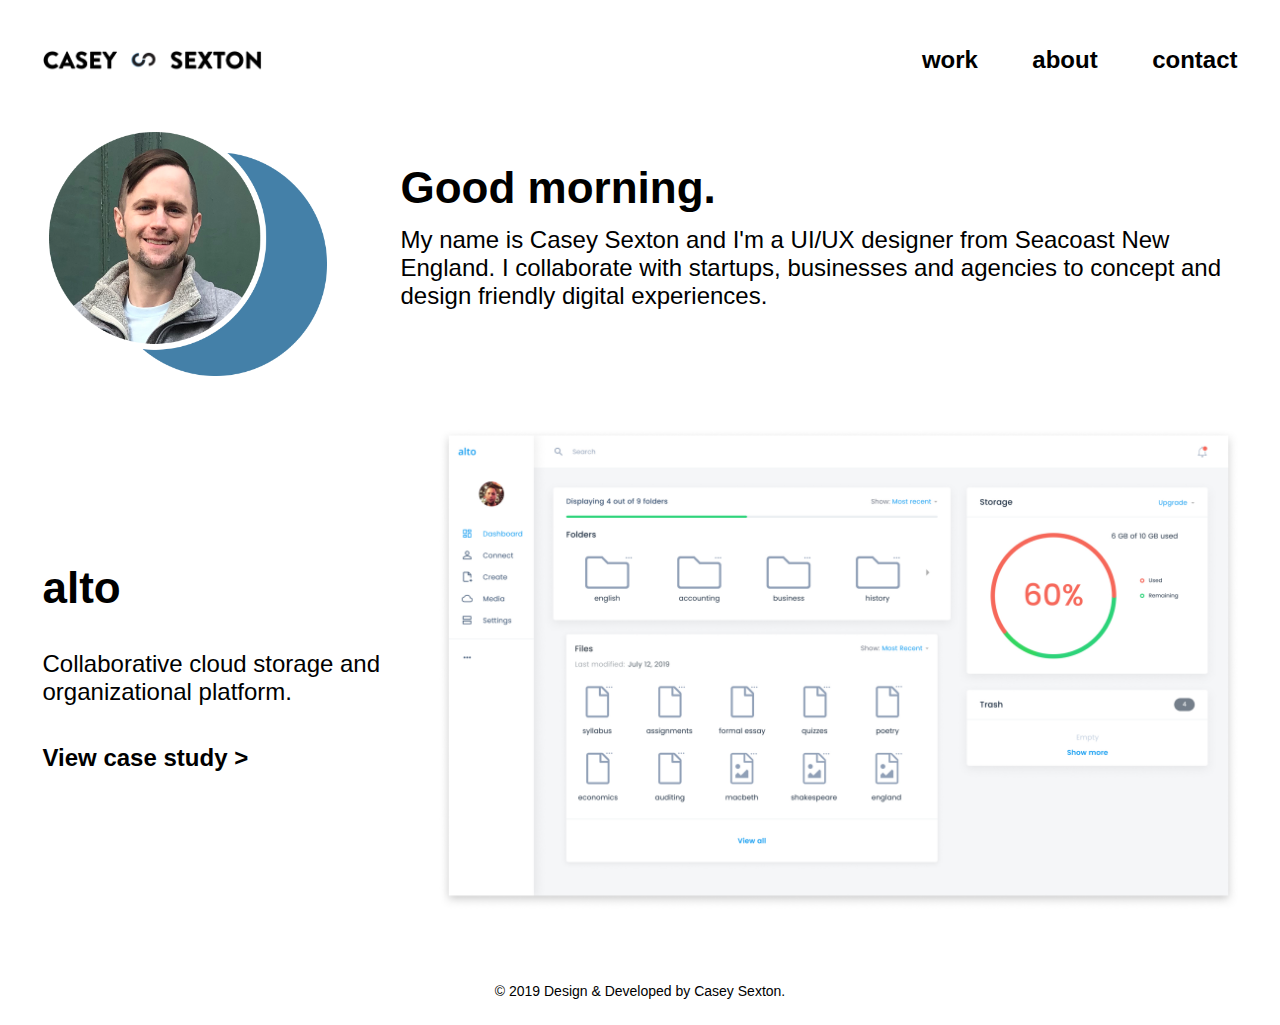
==== index.html @ f5e810d4 "responsive design 5" ====
<!DOCTYPE html>
<html lang="en-us">
<head>
  <!-- Global site tag (gtag.js) - Google Analytics -->
<script async src="https://www.googletagmanager.com/gtag/js?id=UA-154422797-1"></script>
<script>
  window.dataLayer = window.dataLayer || [];
  function gtag(){dataLayer.push(arguments);}
  gtag('js', new Date());

  gtag('config', 'UA-154422797-1');
</script>

 <meta http-equiv="X-UA-Compatible" content="IE=Edge">
 <meta name="viewport" content="width=device-width, initial-scale=1">
 <meta charset="UTF-8">
 <meta name="referer" content="origin">
 <title>CASEY SEXTON</title>

 <!-- CSS -->
 <link rel="stylesheet" href="css/simplemenu.css">
 <link rel="stylesheet" href="css/reset.css">
 <link rel="stylesheet" href="css/style.css">
</head>

<body>
 <header class="header-background">
   <div class="wrapper">
       <nav class="fourteen-column">
       	 <div class="responsive-menu">
         	<div class="mobilenav topnav">
                <li><a href="project.html" class="underline">work</a></li>
             	<li><a href="about.html" class="underline">about</a></li>
             	<li><a href="contact.html" class="underline">contact</a></li>
            </div>
         	<a href="javascript:void(0)" class="icon">
                <div class="hamburger">
                    <div class="menui top-menu"></div>
                    <div class="menui mid-menu"></div>
                    <div class="menui bottom-menu"></div>
                </div>
            </a>
         </div>
         <div class="left">
           <a href="index.html" class="logo-CS"><img src="images/logo-CS.png" alt="logo"></a>
         </div>
         <div class="right">
           <ul>
             <li><a href="project.html" class="underline">work</a></li>
             <li><a href="about.html" class="underline">about</a></li>
             <li><a href="contact.html" class="underline">contact</a></li>
           </ul>
         </div>
         <div class="clear"></div>
       </nav>
   </div>
 </header>

<div class="wrapper">
<div class="landing">
<!---  <div class="landingWrapper"> --->
    <div class="landingL">
      <img src="images/casey.png" alt="Casey Sexton pic">
    </div>
    <div class="landingR">
      <h1 class="no-hover" id="greet">Welcome</h1><br>
        <phero>My name is Casey Sexton and I'm a UI/UX designer from Seacoast New England. I collaborate with startups, businesses and agencies to concept and design friendly digital experiences.</phero>
    </div>
<!---  </div> --->
</div>
           <div class="work">
             <div class="worklayout">
          		<h1>alto</h1>
          		<pland>Collaborative cloud storage and organizational platform.</pland>
          <a href="project.html" class="underline">View case study ></a>
        	</div>
            <div class="work-right">
          <a href="project.html"><img src="images/alto-hero.png" alt="project image"></a>
          </div>
        </div>
</div>
        <footer>
        	<div class="wrapper">
            	<p>© 2019 Design & Developed by Casey Sexton.</p>
            </div>
        </footer>
        <script>
        function changeText(){

               var greetID = document.getElementById('greet');
               var hour = new Date().getHours();

               if (hour == 12) {
                 greetID.innerHTML = 'Good afternoon.';
               }
               else if (hour > 12 && hour < 16){
                 greetID.innerHTML = 'Good afternoon.';
               }
               else if (hour == 16){
                 greetID.innerHTML = 'Good afternoon.';
               }
               else if (hour > 16){
                 greetID.innerHTML = 'Good evening.';
               }
               else {
                 greetID.innerHTML = 'Good morning.';
               }
             };

             window.onload = function() {
               changeText();
             }

</script>
<script src="js/jquery.min.js"> </script>

<script src="js/simplemenu.js"> </script>
</body>
</html>
---- css/simplemenu.css ----
* {
  -webkit-tap-highlight-color: rgba(0,0,0,0);
  -webkit-tap-highlight-color: transparent; /* For some Androids */
}

.top-animate {
  background: #fff !important;
  top: 13px !important;
  -webkit-transform: rotate(45deg);
  /* Chrome, Safari, Opera */
  transform: rotate(45deg);
}

.mid-animate { opacity: 0; }

.bottom-animate {
  background: #fff !important;
  top: 13px !important;
  -webkit-transform: rotate(-225deg);
  /* Chrome, Safari, Opera */
  transform: rotate(-225deg);
}

.top-menu {
  top: 5px;
  width: 25px;
  height: 2px;
  border-radius: 10px;
  background-color: #F9A530;
}

.mid-menu {
  top: 13px;
  width: 25px;
  height: 2px;
  border-radius: 10px;
  background-color: #F9A530;
}

.bottom-menu {
  top: 21px;
  width: 25px;
  height: 2px;
  border-radius: 10px;
  background-color: #F9A530;
}

.menui {
  background: #000;
  transition: 0.6s ease;
  transition-timing-function: cubic-bezier(.75, 0, .29, 1.01);
  margin-top: 10px;
  position: absolute;
}

.icon {
  z-index: 999;
  position: absolute;
  /*    background: rgba(0, 0, 0, 0.21);*/
  display: block;
  padding: 9px;
  height: 32px;
  width: 32px;
  margin: 0px;
  top:13px;
  left: 0;
}

.mobilenav {
  /*    top: 47px !important;*/
  font-family: inherit;
  top: 0;
  left: 0;
  z-index: 999;
  display: none;
  position: fixed;
  width: 100%;
  height: 100%;
  background: #040404;
  opacity: 0.9;
}

.mobilenav li {
  list-style-type: none;
  text-align: center;
  padding:15px 10px;
}

.mobilenav li a {
  font-size: 150%;
  color: #fff;
  text-decoration: none;
  font-weight: 300;
  width: 100%;
}

.mobilenav li:first-child { margin-top: 60px; }
---- css/style.css ----
/*RESPONSIVE FONT SIZING*/
/*html {
	font-size: 1.25vw;
	}*/

/*RESPONSIVE IMAGES*/
*, *:after, *:before { -webkit-box-sizing: border-box; -moz-box-sizing: border-box; box-sizing: border-box;}
*{ outline:none;}
.wrapper{max-width:1215px;margin:0px auto;padding:0 10px;}
.clear{clear:both;}
img {
	max-width: 100%;
	height: auto;
}

a {
	font-size: 1.5rem;
  font-weight: 800;
}

/*ABOUT*/
.aboutRow  p {
	margin: 0em 0;
	display: inline-block;
	font-size: 1.5rem;
	line-height: 28px;
	font-weight: normal;
}

.aboutR {
  margin-top: 0px;
}

.aboutR p {
	padding-bottom: 20px;
}

.aboutWrapper {
  display: flex;
  justify-content: space-between;
}

.about {
  position: relative;
}

.aboutL {
	float: left;
}

.aboutL img {
  max-width 600px;
	max-height: 1075px;
	padding-right: 80px;
}

.case-ulist-style li {
line-height: 28px;
font-weight: 300;
}

.work a {
	color: #000000;
	font-weight: 700;
	text-decoration: none;
}

.worklayout {
	float: left;
	text-align: left;
}

.case-ulist-style {
	font-size: 1.5rem;
	line-height: 28px;
	font-weight: normal;
	list-style-type: circle;
}

.rightwork {
	float: right;
	padding-left: 50px;
	padding-right: 4%;
	display: inline-block;
	width: 45%;
}


#content {
	width: 100%;
}

.imgleft {
	float: left;
}

.imgemail {
	max-width: 250px;
	max-height: 250px;
}

/*-----CONTACT FORM-----*/
.contactainer {
	max-width: 700px;
	position:relative;
	float: right;
	margin-bottom: 2em;
}

#contact input, #contact textarea, #contact button[type="submit"]
{ font:400 18px/30px 'Roboto', sans-serif; }


#contact {
	background:#FFFFFF;
}

#contact h3 {
	color: #215D85;
	display: block;
  font-family: 'Raleway', sans-serif;
	font-size: 1.95em;
	font-size: 30px;
	font-weight: 700;
	padding-bottom: 15px;
}

#contact h4 {
	margin:5px 0 15px;
	display:block;
	font-size:16px;
}

fieldset {
/*border: medium none !important;*/
	margin: 0 0 20px;
/*min-width: 100%;
	padding: 0;
	width: 100%; */
}

#contact input, #contact textarea {
	width: 70%;
	border:1px solid #CCC;
	background:#FFF;
	margin:0 0 0px;padding: 0 10px;
/*padding:10px; */
}

#contact input[type="text"]:hover, #contact input[type="email"]:hover, #contact input[type="tel"]:hover, #contact input[type="url"]:hover, #contact textarea:hover {
	-webkit-transition:border-color 0.3s ease-in-out;
	-moz-transition:border-color 0.3s ease-in-out;
	transition:border-color 0.3s ease-in-out;
	border:1px solid #AAA;
}

#contact textarea {
	height:100px;
	max-width:100%;
  resize:none;
}

#contact button[type="submit"] {
	cursor:pointer;
	width:31%;
	border:none;
	background:#215D85;
	color:#FFF;
	margin:0 20% 5px;
	padding:10px;
	font-size:18px;
	font-weight: normal;float:left;
}

#contact button[type="submit"]:hover {
	background:#4480A8;
	-webkit-transition:background 0.3s ease-in-out;
	-moz-transition:background 0.3s ease-in-out;
	transition:background-color 0.3s ease-in-out;
}

#contact button[type="submit"]:active { box-shadow:inset 0 1px 3px rgba(0, 0, 0, 0.5); }

#contact input:focus, #contact textarea:focus {
	outline:0;
	border:1px solid #999;
}
::-webkit-input-placeholder {
 color:#888;
}
:-moz-placeholder {
 color:#888;
}
::-moz-placeholder {
 color:#888;
}
:-ms-input-placeholder {
 color:#888;
}

a.underline:hover {
	border-bottom: 2px solid #4480A8;
}

a.underline:visited {
	border-bottom: 2px solid #4480A8;
}

.underline-head {
	border-bottom: 2px solid #4480A8;
}

.about .separate {
	text-align: center;
}

h3 .anchor {
	display: block;
	position: relative;
	top: -250px;
	visibility: hidden;
}

html, body {
	overflow-x: hidden;
}

body {
	font-family: 'Roboto', sans-serif;
	color: #000000;
}

h1, h2, h3, h4, h5, h6 {
	font-family: raleway, sans-serif;
}

h1 {
	font-size: 44px;
	font-weight: 800;
/*-webkit-margin-before: 0;
	-webkit-margin-after: 0;*/
}

h2 {
	font-size: 26px;
	font-weight: 800;
	padding-top: 15px;
	padding-bottom: 15px;
/*-webkit-margin-before: 0;
	-webkit-margin-after: 0;*/
}

h3 {
	font-size: 1.5rem;
	font-weight: 800;
	padding-top: 15px;
	padding-bottom: 15px;
/*	-webkit-margin-before: 0;
	-webkit-margin-after: 0;*/
}

h4 {
	font-size: 1.5rem;
	font-weight: 600;
	padding-top: 25px;
	padding-bottom: 25px;
}

h5 {
	font-size: 16px;
}

p {
	font-size: 1.5rem;
	line-height: 28px;
	font-weight: normal;
/*	-webkit-margin-before: 0;
	-webkit-margin-after: 0;*/
}

p2 {
  font-size: 18px;
  line-height:20px;
  font-weight: bold;
/*-webkit-margin-before: 0;
	-webkit-margin-after: 0;*/
}

p3 {
  font-size: 18px;
  line-height:20px;
  font-style: italic;
/*-webkit-margin-before: 0;
	-webkit-margin-after: 0;*/
}

phero {
	font-size: 1.5rem;
	line-height: 28px;
	font-weight: 300;
}

pland {
	font-size: 1.5rem;
	line-height: 28px;
	font-weight: 300;
	display: block;
	padding-top: 40px;
	padding-bottom: 40px;
}

pcontact {
	font-size: 1.5rem;
	line-height: 28px;
	font-weight: 300;
	display: block;
	padding-top: 40px;
	padding-bottom: 40px;
}

plight {
	font-size: 1.5rem;
	line-height: 28px;
	font-weight: 300;
	display: block;
	padding-top: 20px;
	padding-bottom: 20px;
}

pitalic {
	font-size: 1.5rem;
	line-height: 28px;
	font-weight: 300;
	font-style: italic;
}

pabout {
	font-size: 1.5rem;
	line-height: 28px;
	font-weight: 300;
	display: block;
	padding-bottom: 20px;
}


::selection {
    color: #000000;
    background: #4480A8;
}

.casestudy p {
	font-family: 'Roboto', sans-serif;
	line-height: 28px;
/*padding-bottom: 75px*/
}

/* GRID */
.container {
	margin: auto;
	position: relative;
}

.container:before,
.container:after {
	content: " ";
	display: table;
}

.container:after {
	clear: both;
}

.fourteen-column .twelve-column .ten-column .eight-column .six-column .four-column .three-column {
 	width: 96%;
 	float:left;
 	position:relative;
 	min-height: 1px;
  margin:0 2% 20px;
}

/* HEADER */
nav .left {
 	float: left;
 	margin: 0 0 0 0;
}

header .logo-CS img {
	width: 220px;
	height: 30px;vertical-align: middle;
}

header nav ul {
	display: inline-block;
	float: right;
	margin: 0;
	text-align: right;
/*-webkit-padding-start: 0;*/
}

header nav ul > li {
	display: inline-block;
 	font-family: brandon-grotesque, sans-serif;
	font-style: normal;
	font-weight: 800;
	font-size: 1.5rem;
	list-style-type: none;
	margin: 0 0px;
}

header nav ul > li > a {
	color: #000000;
	text-decoration: none;
	display: block;
}

header nav ul > li > span > a {
	color: #000000;
	text-decoration: none;
}

/* MAIN */
main div ul {
	-webkit-padding-start: 0;
}

/* LANDING PAGE */
.landing {
  position: relative;
}

.landingWrapper {
  display: flex;
  justify-content: space-between;
/*margin-top: 30px;*/
}

.landingR {
  margin-top: 0em;
  float: right;
  width: calc(100% - 358px);
  padding-top: 40px;
}

.landingL {
	float: left;width: 285px;
}

.landingL img {
  max-width:100%;
}

/* WORK */
.work {
  text-align: center;
  width: 100%;
	display: flex;
	align-items: center;
}

.work a img {
  padding-top: 50px;
  width:100%;
	margin-bottom: 2em;vertical-align: middle;
}
.work-right {
	width: 100%;
}
/*-----work2-----*/
.work2 {
  width: 100%;
  text-align: center;
}

.work2 a img {
  margin: 1%;
  width: 92%;
}

/*-----footer-----*/
footer {
  text-align: center;
  margin: 20px 0;
	clear: both;
}

footer p {
  color: #404348;
}

.landingL p {
	padding-left: 15px;
}

/* FOOTER */
footer {
	background-size: cover;
}

footer h3 {
	color: #000000;
}

footer h4 {
	color: #000000;
}

footer p {
	color: #000000;
	font-size: .875em;
}

footer a {
	text-decoration: none;
	color: #000000;
}

footer .six-column {
	float: left;
}

footer .four-column {
	float: left;
}

.copyright-info {
	padding: 1em 0;
	text-align: center;
}

.copyright-info p {
	float: right;
	font-size: 13px;
	font-weight: 100;
	color: #BBBBBB;
}

/* MEDIA QUERIES */
/* MOBILES */
@media (min-width: 320px) {
	.container {
		width: 85%;
	}

	header nav {
		padding: 1.5em 0;
	}

	nav .left {
		/* width: 100%;
		text-align: center;
		padding: 1em 0; */
	}

	nav .right {
		float: right;
	}

	header nav ul {
		text-align: center;
		width: 100%;
		-webkit-padding-start: 0;
	}

	header nav ul li {
		padding: 0 1.75em;
	}

	header  {
		margin: 0;
		padding: 0;
	}

	main ul {
		border-top: none;
	}

	.casestudies img {
		width: 100%;
	}

	.casestudies .image {
		padding: 3em 1em .75em 1em;
	}

	.casestudies .description {
		margin-bottom: 1.5em;
		text-align: center;
		padding: 0 1em 2.5em 1em;
	}

	.casestudies h1 {
		font-size: 1.75em;
		margin-top: .5em;
	}

	.casestudies p {
		margin-top: .5em;
		line-height: 1.25em;
	}
	.casestudies .cta {
		margin-top: 1em;
	}

	.casestudies a {
		color: #000000;
		font-family: 'Roboto', sans-serif;
		font-size: 1em;
		font-weight: 700;
		text-decoration: none;
	}

	.about-hero .container {
		width: auto;
	}

	.about-heading h1 {
		color: #000;
		font-size: 2.8em;
		margin-top: 0;
		padding-top: .5em;
	}

	.about-body p {
		font-family: 'Roboto', sans-serif;
		line-height: 1.8em
	}

	.casestudy .container {
		margin-top: 1em;
		margin-bottom: 1em;
	}

	.casestudy .eight-column {
		margin-bottom: 0;
	}

	.casestudy h3 {
		margin-top: .5em;
		margin-bottom: .5em;
	}

	.casestudy a {
		color: #000000;
		font-weight: 700;
		text-decoration: none;
	}

	.casestudy .row {
		margin: 4em 0;
	}

	.hero .cs1 {
		background-color: #FFFFFF;
		padding: 2em 0;
	}

	.hero img {
		width: 100%;
	}

	.hero .no-mobile {
		display: none;
	}

	.navbar .no-mobile {
		display: none;
	}

	.case-description h1 {
		padding-top: 1em;
		padding-bottom: .5em;
	}

	.case-description h3 {
		color: #7E7D7C;
		font-size: .9em;
		font-weight: 700;
		text-transform: uppercase;
		padding-top: 1em;
	}

	.case-description  span > p {
		color: #7E7D7C;
		text-transform: uppercase;
		font-size: .9em;
	}

	.case-description p {
		line-height: 1.2em;
		padding: .5em 0;
	}

	.casestudy h3 {
		font-weight: 700;
		text-transform: uppercase;
		margin-bottom: .25em;
		margin-top: .25em;
	}

	.casestudy h2 {
		margin-bottom: .5em;
		margin-top: .5em;
		font-size: 28px;
		font-weight: 600;
	}

	.casestudy p {
		margin-bottom: .8em;
	}
	.footer-head {
		padding: 3em 0;
	}

	footer .left {
		float: left;
	}

	footer .right {
		float: right;
	}

	footer h3 {
		margin-top: 0;
		text-align: center;
	}


/* TABLETS */
@media (min-width: 768px) {
	.container {
		width: 70%;
	}

	header .container {
		width: 90%;
	}

	header nav ul {
		display: inline-block;
		float: right;
		margin: 0;
		text-align: right;
		-webkit-padding-start: 0;
	}

	header nav ul li {
		padding: 0;
	}

	header span {
		margin: 0 0px;
		padding: 0 50px;
	}

	nav .left {
		/*width: auto; */
		padding: 0 0;
	}

	nav .right {
		float: right;
		padding: 0 0;
 		margin: 0 0 0 0;
	}

	header nav {
		padding: 3em 0;
	}

	.casestudies img {
		width: 100%;
		position: relative;
		height: 80vh;
	}

	.casestudies .image {
		padding: 0;
	}

	.casestudies .description {
		text-align: left;
	}

	.casestudies .cta {
		padding-bottom: 2em;
	}

	.hero .cs1 {
		background-color: #FFFFFF;
		background-size: cover;
	}

	.hero .cs2 {
		background-color: #FFFFFF;
		background-size: cover;
		padding: 6.5em 0;
	}

	.hero img {
		padding-top: 0;
	}

	.case-description h1 {
		padding-top: 1em;
	}

	.case-description p {
		padding: 1em 0;
	}

	.navbar-scrolled {
		background-color: #FFFFFF;
		position: sticky;
		top: 0;
		width: 100%;
		z-index: 99;
		padding: .25em 0;
		overflow: hidden
	}

	/*phero {
		padding-bottom: 2em;
	}*/

	.navbar .items {
		text-align: center;
	}

	.navbar ul li {
		font-family: brandon-grotesque, sans-serif;
		font-size: 1.5rem;
		font-weight: 800;
		text-transform: uppercase;
		list-style-type: none;
		display: inline-block;
		margin: 0 2em;
		padding: 1em 0;
	}

	.navbar ul li a {
		color: #000000;
		text-decoration: none;
	}

	.navbar .no-mobile {
		display: block;
	}

	.casestudy .four-column {
		width: 46%;
		display: inline-block;
		padding: 0 .5em;
	}

	.casestudy .three-column {
		width: 31%;
		display: inline-block;
		padding: 0 .25em;
	}

	.casestudy .row {
	}

	.casestudy h2 {
		font-size: 1.95em;
	}

	footer .six-column {
		display: inline-block;
		float: left;
		width: 45%;
	}

	footer .four-column {
		display: inline-block;
		float: left;
		width: auto;
		padding-right: 1em;
		padding-left: 7em;
	}

	.footer-head {
	padding: 6em 0;
	}

	.footer .cta {
		padding-top: 2em;
	}

	.footer a {
		color: #000000;
		font-family: 'Roboto', sans-serif;
		font-size: .85em;
		font-weight: 700;
		text-decoration: none;
		text-transform: uppercase;
	}

	footer .container .casefoot {
		padding: 6em 0;
	}

	.casefoot .left {
		float: left;
		margin-left: 35%;
	}

	.casefoot .right {
		float: right;
		margin-right: 35%
	}

	.casefoot .left h5 {
		text-transform: uppercase;
	}

	.casefoot .right a{
		color: #FFFFFF;
	}

	footer .four-column span:before {
		right: 100%;
		margin-right: 15px;
	}
}

/* LAPTOPS & DESKTOPS */
@media (min-width: 1200px) {


	nav .right {
		width: 50%;
		padding: 0 0;
	}

	main .casestudy .left {
		border-top: none;
		display: inline-block;
		width: 10%
	}
.container {
	width: 80%;
}
	.case-one {
		list-style-type: none;
		display: inline-block;
	}

	.case-two {
		list-style-type: none;
		display: inline-block;
	}

	.casestudies .eight-column {
		margin-top: 0;
		margin-bottom: 5em;
	}

	.casestudies .left {
		float: left;
		width: 72%;
	}

	.casestudies .right   {
		float: right;
		width: 26%;
		border-top: 5px solid #000;
	}

	.casestudies .image {
		position: relative;
		overflow: hidden;
	}

	.image img {
 		max-width: 100%;
 		-moz-transition: all 0.3s;
 		-webkit-transition: all 0.3s;
 		transition: all 0.3s;
	}

	.image:hover img {
		-moz-transform: scale(1.1);
		-webkit-transform: scale(1.1);
		transform: scale(1.1);
	}

	.casestudies img {
		width: 100%;
	}

	.casestudies h1 {
		font-size: 2.8em;
		margin-top: 0;
		padding-top: 6em;
		padding-bottom: 1em;
	}

	.casestudies p {
		margin-top: 0;
		margin-bottom: 0;
		padding: .5em 0 2em;
	}

	.casestudies .cta {
		margin-top: 0;
		margin-bottom: 0;
		padding: 1em 0 3em;
	}

	.casestudies a {
		color: #000000;
		font-family: proxima-nova, sans-serif;
		font-size: 1em;
		font-weight: 700;
		text-decoration: none;
	}

	.about-hero img {
		width: 100%;
	}

	.about-heading h1 {
		color: #000;
		font-size: 2.8em;
		margin-top: 0;
	}

	.about .row {
		width: 80%;
	}

	.about .eight-column {
		width: 85%;
		padding-left: 10%;
		float: right;
		padding-top: 2em;
	}

	.about-body p {
		font-family: 'Roboto', sans-serif;
		line-height: 1.8em;
	}

	.contact-temp {
		padding-left: 32.5%;
		padding-right: 32.5%;
	}

	.hero .cs1 {
		background-color: #FFFFFF;
		background-size: cover;
		padding:/* 3.5em*/ 0;
	}

	.hero .cs2 {
		background-color: #F0F8F9;
		background-size: cover;
	}

	.hero .line span {
		display: inline-block;
		position: relative;
	}

	.hero .line span:before {
		content: "";
		position: absolute;
		height: 5px;
		border-bottom: 5px solid #000000;
		top: 0;
		width: 53px;
		}

	.hero .line span:before {
		right: 100%;
		margin-right: 10px;
		}

	.hero .left {
		float: left;
		width: 68%;
	}

	.hero .right {
		float: right;
		width: 27%;
	}

	.hero img {
		width: 100%;
	}

	.hero .right  {
		border-top: 0px solid #000000;
	}

	.case-description h1 {
		font-size: 2.8em;
		margin-top: 0;
		padding-top: 2em;
		padding-bottom: 1em;
	}

	.case-description p {
		font-size: 1.1em;
		line-height: 28px;
	}

	.case-description h3 {
		color: #7A7A7A;
		font-size: .9em;
		font-weight: 700;
		text-transform: uppercase;
		margin-bottom: 0;
		margin-top: 0;
		padding-top: 1em;
	}

	.case-description span > p {
		color: #7A7A7A;
		font-size: .8em;
		line-height: 1.5em;
		margin-top: 0;
		padding-top: .25em;
		text-transform: uppercase;
	}

	.navbar-scrolled {
		background-color: rgba(255,255,255,.9);
		position: fixed;
		top: 0;
		width: 100%;
		z-index: 99;
		padding: .25em 0;
	}

	.navbar .items {
		text-align: center;
	}

	.navbar ul li {
    font-family: brandon-grotesque, sans-serif;
    font-style: normal;
		font-size: 1.5rem;
		font-weight: 800;
		text-transform: uppercase;
		list-style-type: none;
		display: inline-block;
		margin: 0 1.5em;
		padding: 100px 0;
	}

	.navbar ul li a {
		color: #000000;
		text-decoration: none;
	}

	.casestudy .container {
		margin-top: 0em;
		margin-bottom: 2em;
	}

	.case-temp {
		width: 100%;
	}

	.casestudy .eight-column {
		display: inline-block;
		margin: 0 20%;
	}

	.case-image .eight-column {
		margin: 0;
	}

	.casestudy .four-column {
		display: inline-block;
		padding: 0 .5em;
		width: 49%;
	}

	.casestudy .three-column {
		display: inline-block;
		padding: 0 .5em;
		width: 33%;
	}

	.casestudy .row {
		margin: 0em 0;
		display: inline-block;
	}

	.casestudy .case-heading {
		font-weight: normal;
	}

	.casestudy h3 {
		margin: .5em 0;
	}

	.casestudy h2 {
		margin-top: .25em;
		margin-bottom: .5em;
	}

	.casestudy p {
		margin-bottom: 0.8em;
	}

	.casestudy .case-body {
		line-height: 1.5em;
		padding: .5em 0;
		float: right;
	}

	.casestudy img {
		width: 100%;
/*		margin-bottom:11em;  */
		padding-top: 100px;
		padding-bottom: 50px;
	}

	.casestudy .cs-img-cap {
		float: right;
		border-top: 1px solid #A2A2A2;
		width: 15%;
	}

	.casestudy .cs-caption {
		display: inline-block;
		width: 100%;
	}

	.casestudy .cs-caption p {
		color: #A2A2A2;
		font-family: 'Roboto', sans-serif;
		font-size: 1em;
		line-height: 28px;
		text-align: center;
		padding-bottom: 35px;
	}


	footer h4 {
		margin-top: 4em;
	}
}

/*----media screens----*/

/* LAPTOPS & DESKTOPS */
@media (min-width: 1440px) {
	.container {
		width: 80%;
	}
	.fourteen-column {
		width: 90%;
	}
	nav .left {
		width: 50%;
		padding: 0 0;
	}
	nav .right {
		width: 50%;
		padding: 0 0;
	}
}



/*31-12-2019*/
.top-container{width:100%;text-align: center;background:#fff;}
.f-nav{ z-index: 9999; position: fixed; top: 0; width: 100%;-webkit-box-shadow:0 7px 9px -8px black;-moz-box-shadow:0 7px 9px -8px black;box-shadow:0 7px 9px -8px black;}
.f-nav .fourteen-column{padding:25px 0 20px;}
header nav ul li {padding:0 0 0 50px;}
.responsive-menu{display:none;}
.navbar.f-nav ul li{padding:25px 0;}

@media only screen and (max-width:1024px){
.navbar ul li {margin: 0 15px;}
.navbar ul li a {font-size:20px;}

}
@media only screen and (max-width:991px){
.left{text-align:center;}
.leftnew{width:100%;margin-bottom:20px;}
.imgemail{margin:0px auto;}
.navbar ul li {margin: 0 7px;}
.navbar ul li a {font-size: 18px;font-weight: 400;}

}


@media only screen and (max-width:767px){
header nav ul li {padding:0 0 0 30px;}
header nav ul > li > a{font-size:22px;}
.landingL {float: none;width: 100%;text-align: center;}
.landingR {float: none;width: 100%;text-align: center;}
.landingL img {max-height: 250px;}
.work {display: block;}
.landingR h1{font-size:28px;}
.landingR phero{font-size:16px;line-height:24px;}
.landing {margin: 15px 0 40px;}
.worklayout{float:none;text-align:center;}
.worklayout h1{font-size:28px;}
.worklayout pland{font-size:16px;line-height:24px;padding:10px 0;}
.worklayout .underline{font-size:17px;}
.work a img {padding-top: 20px;margin-bottom: 10px;}
.aboutL {float: none;width: 100%;text-align: center;}
.aboutL img {max-height: 100%;padding-right: 0;max-width: 350px;width: 100%;}
.aboutR {margin-top: 20px;text-align: center;}
.aboutR pabout{font-size:18px;line-height:24px;padding-bottom:10px;}
.aboutR p{font-size:18px;padding-bottom:10px;}
.contactainer h1{font-size:28px;}
.contactainer{text-align:center;}
.contactainer pcontact{font-size:18px;line-height:24px;padding:20px 0;}
.case-description.right.four-column h1{font-size:28px;padding-bottom:0;}
.case-description.right.four-column plight{font-size:18px;line-height:24px;padding:10px 0;}
.case-description p {line-height:24px;padding:5px 0;font-size:18px;}
.casestudy .row {margin:1em 0;}
.hero .cs1 {padding:1em 0;}
.casestudy h3 {margin-bottom:0;margin-top:0;font-size:22px;padding:5px 0;}
.case-body plight{line-height:24px;padding:5px 0;font-size:18px;}
.casestudy a{font-size:18px;}
.casestudy h2{font-size:24px;padding-bottom:0;}
.case-ulist-style li{line-height:26px;font-size:18px;}
.cs-img p{line-height:24px;font-size:18px;margin-bottom:5px;}
.case-image pitalic{line-height:24px;font-size:18px;}
.case-image h4{padding:15px 0 10px;font-size:22px;}

}

@media only screen and (max-width:580px){
nav .right{display:none;}
nav .left{float:right;}
.landingL img {max-height: 200px;}
.responsive-menu{display:block;}
.aboutR pabout{font-size:16px;line-height:22px;}
.aboutR p{font-size:16px;}
#contact input, #contact textarea{width:100%;}
#contact button[type="submit"] {float:none;margin:0px auto;}
.contactainer pcontact{font-size:16px;line-height:22px;padding:10px 0 20px;}
.imgemail {max-width: 200px;max-height: 200px;}
.case-image pitalic{line-height:22px;font-size:16px;}
.case-ulist-style li{line-height:24px;font-size:16px;}
.cs-img p{line-height:22px;font-size:16px;}
.casestudy a{font-size:16px;}
.case-body plight{line-height:22px;font-size:16px;}
.case-description p {line-height:22px;font-size:16px;}
.case-description.right.four-column plight{font-size:16px;line-height:22px;}
.contactainer pcontact{font-size:16px;line-height:22px;padding:15px 0;}
.casestudy h3 {font-size:20px;}
.casestudy h2 {font-size: 20px;line-height: 24px;}
.cs-caption.two-column p{font-size:18px;line-height:24px;}
.casestudy p {font-size:22px;margin-bottom:10px;}


}
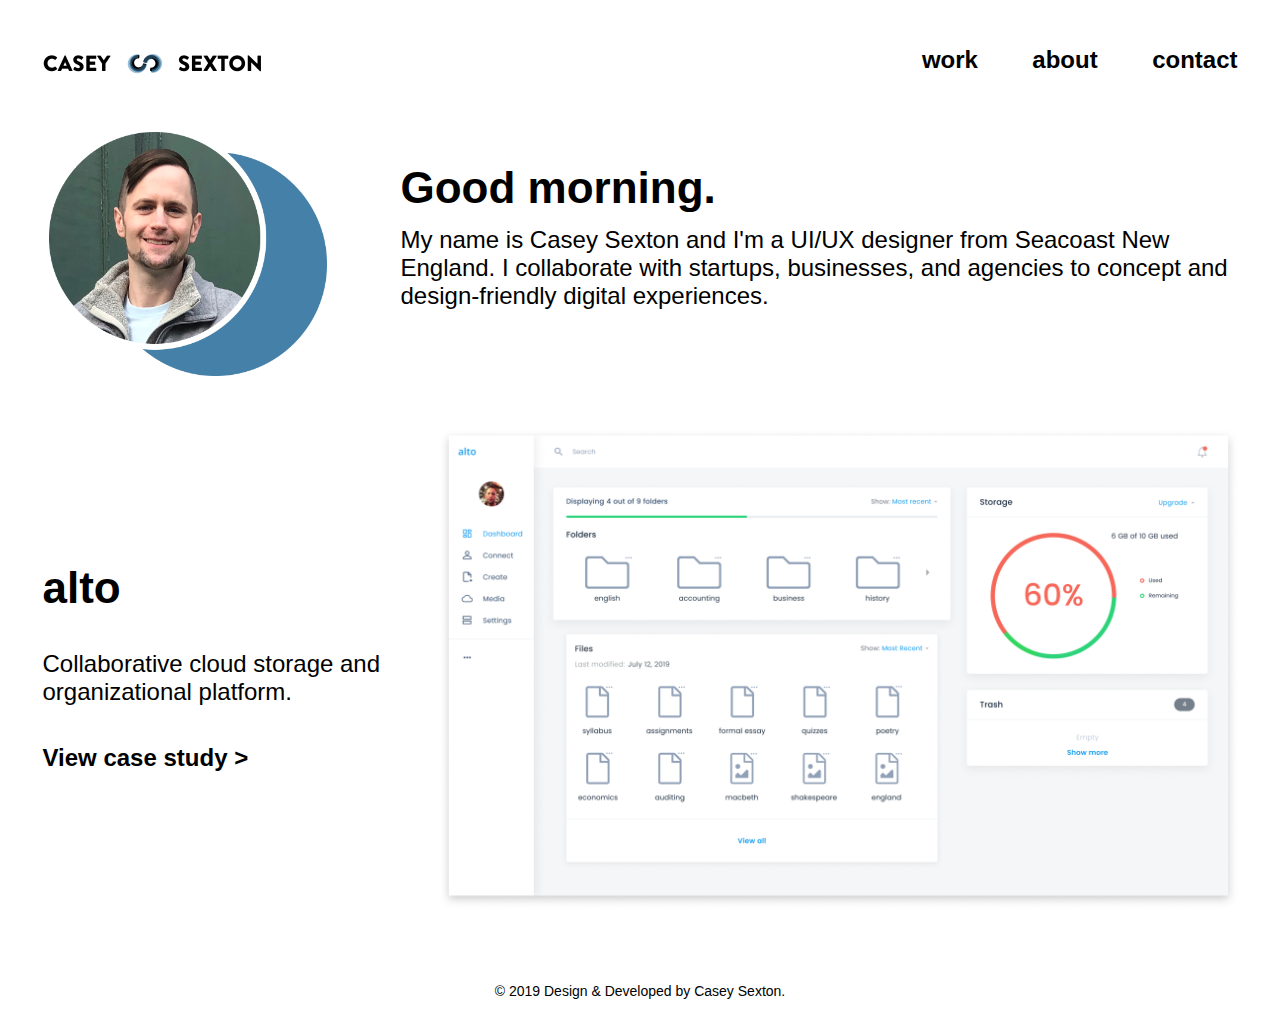
==== commit 30a416fc: "added chart.js , links, animation to seperate peronas, updated contrast on logo sketches, favicon, s" ====
--- a/index.html
+++ b/index.html
@@ -21,6 +21,12 @@
  <link rel="stylesheet" href="css/simplemenu.css">
  <link rel="stylesheet" href="css/reset.css">
  <link rel="stylesheet" href="css/style.css">
+  <link rel="stylesheet" href="css/animate.css">
+
+ <link rel="apple-touch-icon" sizes="180x180" href="/apple-touch-icon.png">
+ <link rel="icon" type="image/png" sizes="32x32" href="/favicon-32x32.png">
+ <link rel="icon" type="image/png" sizes="16x16" href="/favicon-16x16.png">
+ <link rel="manifest" href="/site.webmanifest">
 </head>
 
 <body>
@@ -46,7 +52,7 @@
          </div>
          <div class="right">
            <ul>
-             <li><a href="project.html" class="underline">work</a></li>
+             <li><a href="#work" class="underline">work</a></li>
              <li><a href="about.html" class="underline">about</a></li>
              <li><a href="contact.html" class="underline">contact</a></li>
            </ul>
@@ -59,17 +65,18 @@
 <div class="wrapper">
 <div class="landing">
 <!---  <div class="landingWrapper"> --->
-    <div class="landingL">
+    <div class="landingL animated bounceInLeft">
       <img src="images/casey.png" alt="Casey Sexton pic">
     </div>
     <div class="landingR">
       <h1 class="no-hover" id="greet">Welcome</h1><br>
-        <phero>My name is Casey Sexton and I'm a UI/UX designer from Seacoast New England. I collaborate with startups, businesses and agencies to concept and design friendly digital experiences.</phero>
+        <phero>My name is Casey Sexton and I'm a UI/UX designer from Seacoast New England. I collaborate with startups, businesses, and agencies to concept and design-friendly digital experiences.</phero>
     </div>
 <!---  </div> --->
 </div>
            <div class="work">
              <div class="worklayout">
+               <a name="work"></a>
           		<h1>alto</h1>
           		<pland>Collaborative cloud storage and organizational platform.</pland>
           <a href="project.html" class="underline">View case study ></a>
@@ -79,6 +86,7 @@
           </div>
         </div>
 </div>
+
         <footer>
         	<div class="wrapper">
             	<p>© 2019 Design & Developed by Casey Sexton.</p>
--- a/css/simplemenu.css
+++ b/css/simplemenu.css
@@ -75,10 +75,10 @@
   z-index: 999;
   display: none;
   position: fixed;
-  width: 100%;
+  width: 75%;
   height: 100%;
-  background: #040404;
-  opacity: 0.9;
+  background: #215D85;
+  /*opacity: 0.9;*/
 }
 
 .mobilenav li {
@@ -91,7 +91,8 @@
   font-size: 150%;
   color: #fff;
   text-decoration: none;
-  font-weight: 300;
+  font-family: brandon-grotesque, sans-serif;
+  font-weight: 800;
   width: 100%;
 }
 
--- a/css/style.css
+++ b/css/style.css
@@ -97,6 +97,11 @@
 .imgemail {
 	max-width: 250px;
 	max-height: 250px;
+}
+
+.socials {
+	max-width: 50px;
+	max-height: 50px;
 }
 
 /*-----CONTACT FORM-----*/
@@ -173,7 +178,7 @@
 }
 
 #contact button[type="submit"]:hover {
-	background:#4480A8;
+	background:#215D85;
 	-webkit-transition:background 0.3s ease-in-out;
 	-moz-transition:background 0.3s ease-in-out;
 	transition:background-color 0.3s ease-in-out;
@@ -199,15 +204,15 @@
 }
 
 a.underline:hover {
-	border-bottom: 2px solid #4480A8;
+	border-bottom: 2px solid #215D85;
 }
 
 a.underline:visited {
-	border-bottom: 2px solid #4480A8;
+	border-bottom: 2px solid #215D85;
 }
 
 .underline-head {
-	border-bottom: 2px solid #4480A8;
+	border-bottom: 2px solid #215D85;
 }
 
 .about .separate {
@@ -345,7 +350,7 @@
 
 ::selection {
     color: #000000;
-    background: #4480A8;
+    background: #215D85;
 }
 
 .casestudy p {
@@ -426,11 +431,14 @@
 /* LANDING PAGE */
 .landing {
   position: relative;
+	/*padding-top: 2em; ADDED to design to bring hero section down and give it more space
+	however, I would need to edit the spacing for all the other pages if I did this */
 }
 
 .landingWrapper {
   display: flex;
   justify-content: space-between;
+	padding-top: 4em;
 /*margin-top: 30px;*/
 }
 
@@ -455,6 +463,8 @@
   width: 100%;
 	display: flex;
 	align-items: center;
+	/*padding-top: 12em; ADDED this to bring space to hero section and bring th work selection
+	down a bit so that my design can breath*/
 }
 
 .work a img {
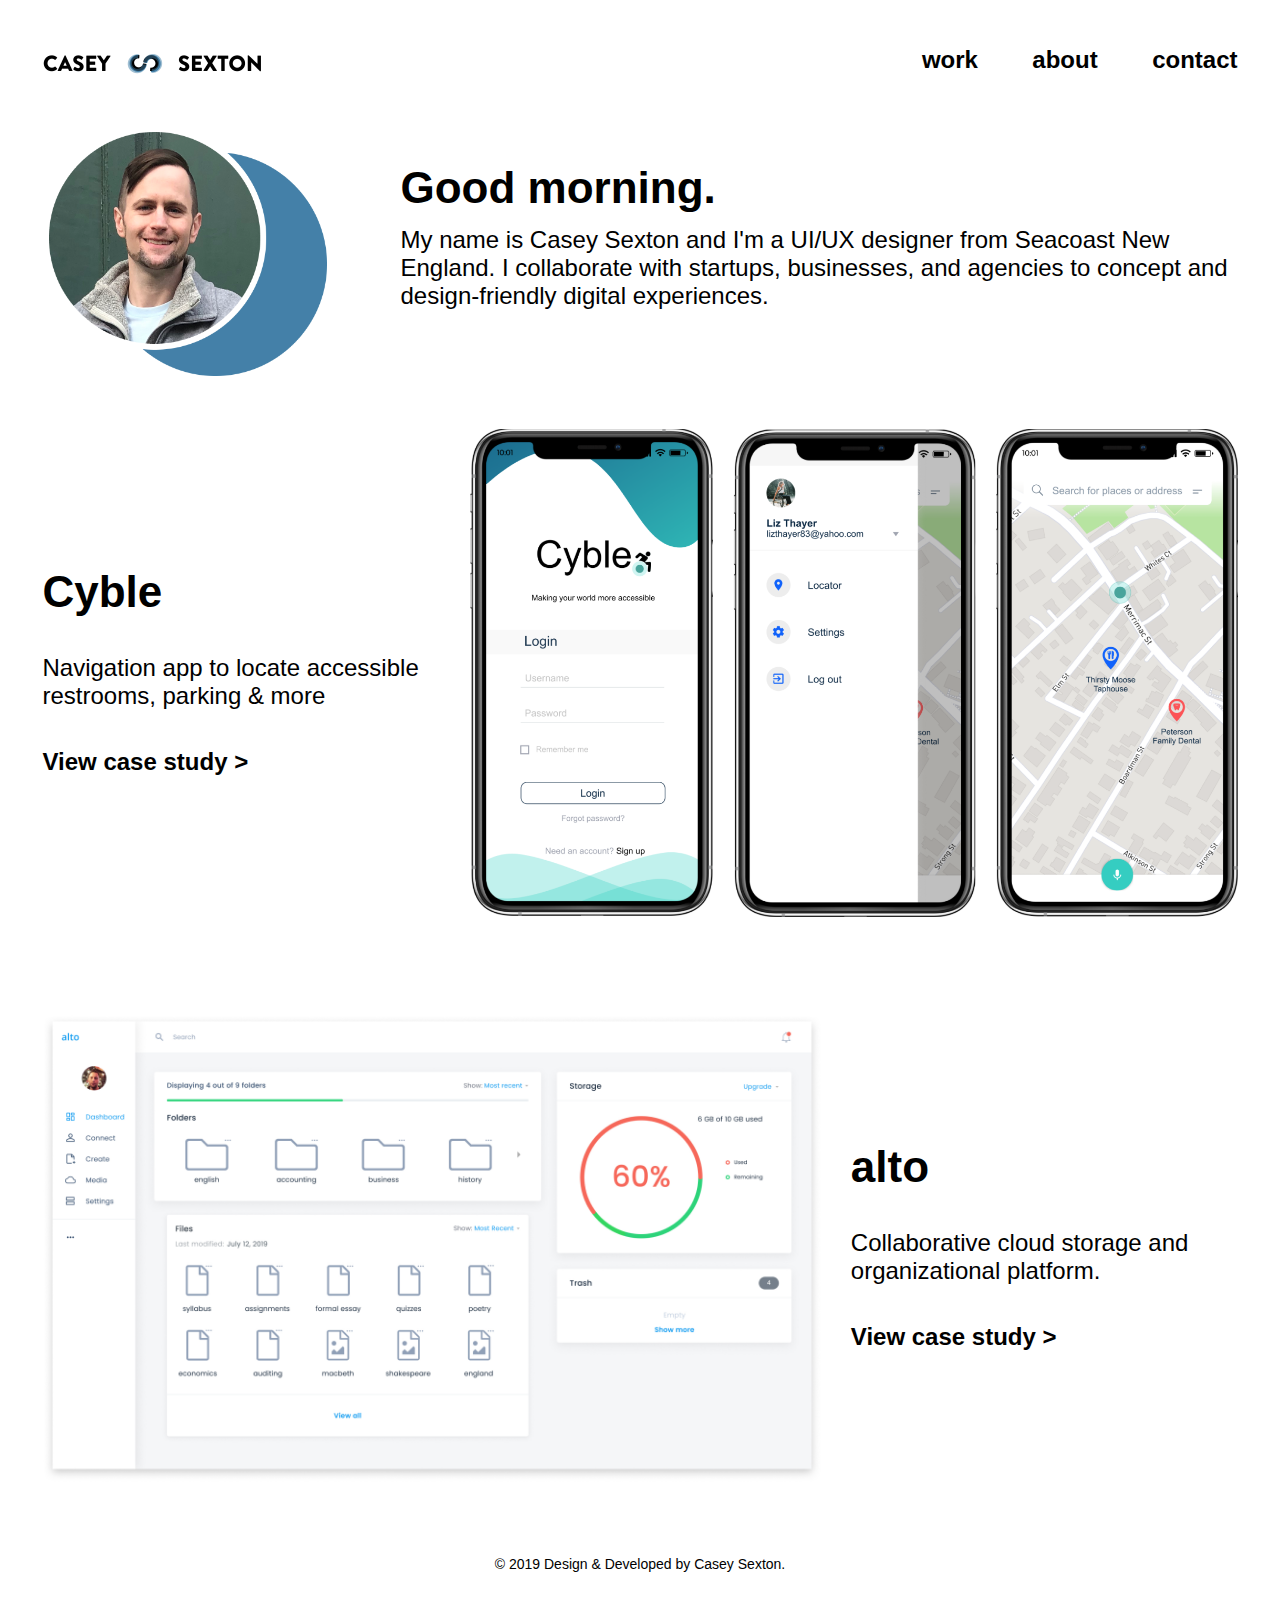
==== commit 1597ec6e: "added new case study to index.html, added social icons to contact.html and updated alto case study" ====
--- a/index.html
+++ b/index.html
@@ -35,7 +35,7 @@
        <nav class="fourteen-column">
        	 <div class="responsive-menu">
          	<div class="mobilenav topnav">
-                <li><a href="project.html" class="underline">work</a></li>
+                <li><a href="#work" class="underline">work</a></li>
              	<li><a href="about.html" class="underline">about</a></li>
              	<li><a href="contact.html" class="underline">contact</a></li>
             </div>
@@ -77,13 +77,32 @@
            <div class="work">
              <div class="worklayout">
                <a name="work"></a>
+          		<h1>Cyble</h1>
+          		<pland>Navigation app to locate accessible restrooms, parking & more</pland>
+          <a href="#" class="underline">View case study ></a>
+        	</div>
+            <div class="work-right">
+          <a href="#"><img src="images/cyble-hero.png" alt="project image"></a>
+          </div>
+        </div>
+
+        <div class="work" id="work">
+
+        <div class="work-left hidden-xs">
+          <a href="project.html"><img src="images/alto-hero.png" alt="project image"></a>
+          </div>
+
+             <div class="worklayout">
+               <a name="work"></a>
           		<h1>alto</h1>
           		<pland>Collaborative cloud storage and organizational platform.</pland>
           <a href="project.html" class="underline">View case study ></a>
         	</div>
-            <div class="work-right">
+
+            <div class="work-right visible-xs">
           <a href="project.html"><img src="images/alto-hero.png" alt="project image"></a>
           </div>
+
         </div>
 </div>
 
--- a/css/style.css
+++ b/css/style.css
@@ -12,6 +12,7 @@
 	max-width: 100%;
 	height: auto;
 }
+
 
 a {
 	font-size: 1.5rem;
@@ -475,6 +476,10 @@
 .work-right {
 	width: 100%;
 }
+.work-left {
+	width: 100%;
+	margin-right:30px;
+}
 /*-----work2-----*/
 .work2 {
   width: 100%;
@@ -543,6 +548,18 @@
 	font-weight: 100;
 	color: #BBBBBB;
 }
+
+/* new */
+
+
+.table{width:100%;}
+.table th{background:#ccc; font-weight:bold; text-align:left; padding:5px 10px; border:2px solid #fff;}
+.table td{background:#f3f3f3;  padding:5px 10px; border:2px solid #fff;}
+
+#socialContact{margin-top:30px; text-align: center; display: flex; justify-content: space-between;}
+#socialContact li{display:inline-block;}
+
+.cs-img.eight-column{width:100%;}
 
 /* MEDIA QUERIES */
 /* MOBILES */
@@ -733,6 +750,10 @@
 		margin-top: 0;
 		text-align: center;
 	}
+
+
+	/* new */
+	.visible-xs{display:none;}
 
 
 /* TABLETS */
@@ -932,6 +953,9 @@
 		right: 100%;
 		margin-right: 15px;
 	}
+
+	#navRow{width:100%; margin:0 -15px;}
+	.navCol{padding:0 15px; width:33.33333333%; float:left;}
 }
 
 /* LAPTOPS & DESKTOPS */
@@ -1298,6 +1322,10 @@
 .imgemail{margin:0px auto;}
 .navbar ul li {margin: 0 7px;}
 .navbar ul li a {font-size: 18px;font-weight: 400;}
+
+#socialContact{margin:30px 0; text-align:center; display:block;}
+#socialContact li{margin-right:15px;}
+#socialContact li:last-child{margin:0;}
 
 }
 
@@ -1339,6 +1367,13 @@
 .case-image pitalic{line-height:24px;font-size:18px;}
 .case-image h4{padding:15px 0 10px;font-size:22px;}
 
+/* new */
+.hidden-xs{display:none;}
+.visible-xs{display:block;}
+.work:last-child{margin-top:30px}
+
+
+
 }
 
 @media only screen and (max-width:580px){
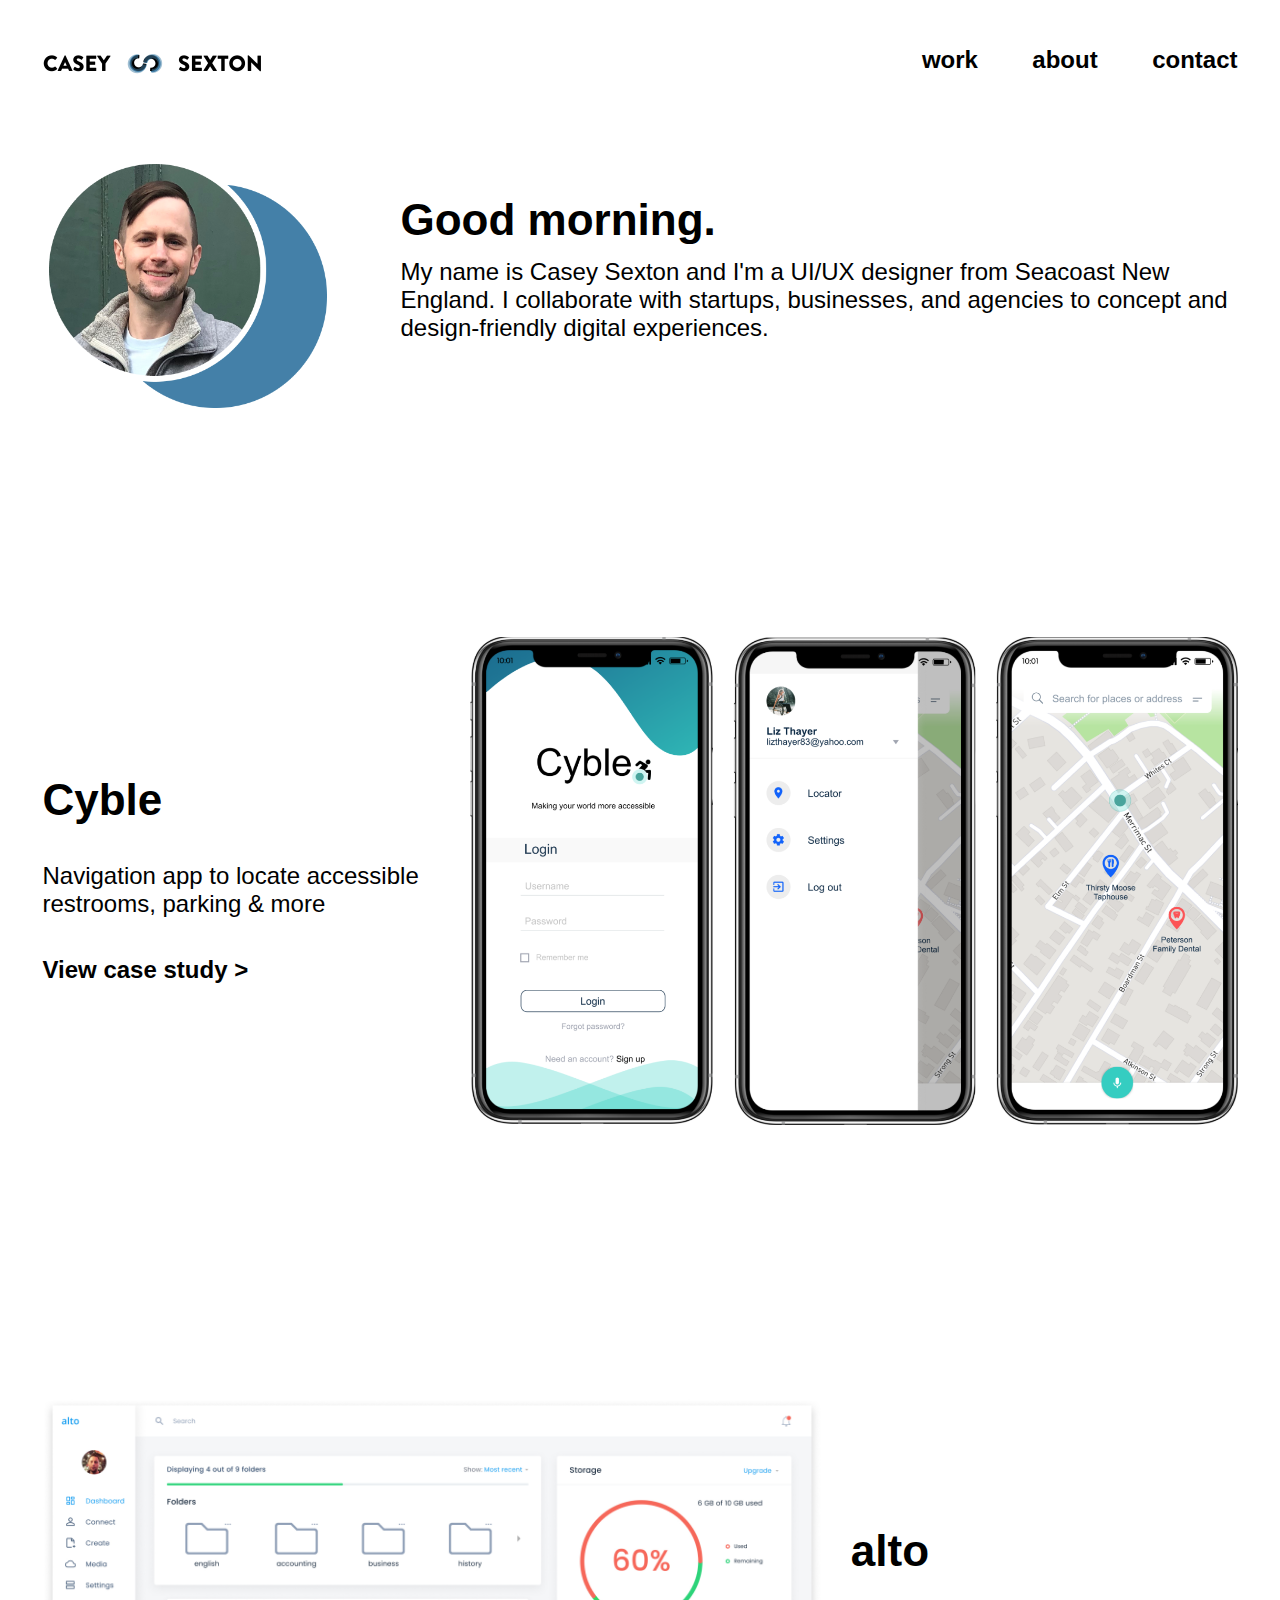
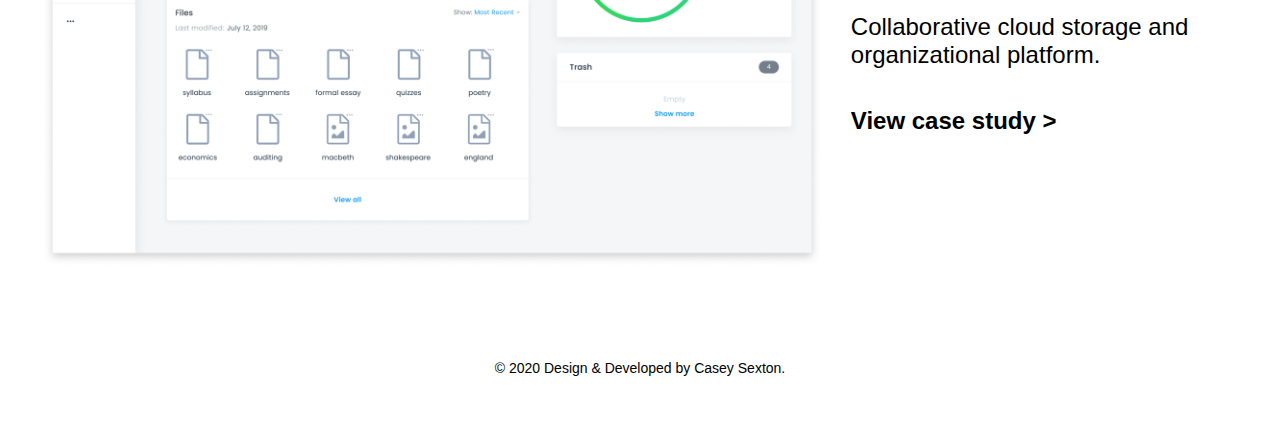
==== commit 043e94b5: "added more spacing for landing page hero section, adjusted the color for the social icons, added a b" ====
--- a/index.html
+++ b/index.html
@@ -33,19 +33,26 @@
  <header class="header-background">
    <div class="wrapper">
        <nav class="fourteen-column">
-       	 <div class="responsive-menu">
-         	<div class="mobilenav topnav">
-                <li><a href="#work" class="underline">work</a></li>
-             	<li><a href="about.html" class="underline">about</a></li>
-             	<li><a href="contact.html" class="underline">contact</a></li>
-            </div>
-         	<a href="javascript:void(0)" class="icon">
+         <div class="responsive-menu">
+
+            <a href="javascript:void(0)" class="icon">
                 <div class="hamburger">
                     <div class="menui top-menu"></div>
                     <div class="menui mid-menu"></div>
                     <div class="menui bottom-menu"></div>
                 </div>
-            </a>
+
+             </a>
+            <div class="mobilenav topnav">
+            <ul>
+                <li><a href="#work" class="underline">work</a></li>
+                <li><a href="about.html" class="underline">about</a></li>
+                <li><a href="contact.html" class="underline">contact</a></li>
+            </ul>
+            </div>
+
+
+
          </div>
          <div class="left">
            <a href="index.html" class="logo-CS"><img src="images/logo-CS.png" alt="logo"></a>
@@ -64,40 +71,40 @@
 
 <div class="wrapper">
 <div class="landing">
-<!---  <div class="landingWrapper"> --->
+<!--<div class="landingWrapper">-->
     <div class="landingL animated bounceInLeft">
       <img src="images/casey.png" alt="Casey Sexton pic">
     </div>
     <div class="landingR">
       <h1 class="no-hover" id="greet">Welcome</h1><br>
-        <phero>My name is Casey Sexton and I'm a UI/UX designer from Seacoast New England. I collaborate with startups, businesses, and agencies to concept and design-friendly digital experiences.</phero>
+        <p class="hero">My name is Casey Sexton and I'm a UI/UX designer from Seacoast New England. I collaborate with startups, businesses, and agencies to concept and design-friendly digital experiences.</p>
     </div>
-<!---  </div> --->
+<!--</div>-->
 </div>
-           <div class="work">
+           <div class="work" id="work">
              <div class="worklayout">
-               <a name="work"></a>
-          		<h1>Cyble</h1>
-          		<pland>Navigation app to locate accessible restrooms, parking & more</pland>
+
+                <h1>Cyble</h1>
+                <p class="land">Navigation app to locate accessible restrooms, parking & more</p>
           <a href="#" class="underline">View case study ></a>
-        	</div>
+            </div>
             <div class="work-right">
           <a href="#"><img src="images/cyble-hero.png" alt="project image"></a>
           </div>
         </div>
 
-        <div class="work" id="work">
+        <div class="work">
 
         <div class="work-left hidden-xs">
           <a href="project.html"><img src="images/alto-hero.png" alt="project image"></a>
           </div>
 
              <div class="worklayout">
-               <a name="work"></a>
-          		<h1>alto</h1>
-          		<pland>Collaborative cloud storage and organizational platform.</pland>
+
+                <h1>alto</h1>
+                <p class="land">Collaborative cloud storage and organizational platform.</p>
           <a href="project.html" class="underline">View case study ></a>
-        	</div>
+            </div>
 
             <div class="work-right visible-xs">
           <a href="project.html"><img src="images/alto-hero.png" alt="project image"></a>
@@ -107,8 +114,8 @@
 </div>
 
         <footer>
-        	<div class="wrapper">
-            	<p>© 2019 Design & Developed by Casey Sexton.</p>
+            <div class="wrapper">
+                <p>© 2020 Design & Developed by Casey Sexton.</p>
             </div>
         </footer>
         <script>
@@ -142,5 +149,7 @@
 <script src="js/jquery.min.js"> </script>
 
 <script src="js/simplemenu.js"> </script>
+
+
 </body>
 </html>
--- a/css/simplemenu.css
+++ b/css/simplemenu.css
@@ -55,7 +55,7 @@
 }
 
 .icon {
-  z-index: 999;
+  z-index: 9999;
   position: absolute;
   /*    background: rgba(0, 0, 0, 0.21);*/
   display: block;
@@ -80,11 +80,13 @@
   background: #215D85;
   /*opacity: 0.9;*/
 }
+.mobilenav:click{display:none;}
 
 .mobilenav li {
   list-style-type: none;
   text-align: center;
   padding:15px 10px;
+  width: 100%;
 }
 
 .mobilenav li a {
@@ -96,4 +98,8 @@
   width: 100%;
 }
 
-.mobilenav li:first-child { margin-top: 60px; }
+a.underline:hover {
+	border-bottom: 0px solid #215D85;
+}
+
+.mobilenav li:first-child {margin-top: 60px; }
--- a/css/style.css
+++ b/css/style.css
@@ -50,7 +50,7 @@
 }
 
 .aboutL img {
-  max-width 600px;
+  max-width: 600px;
 	max-height: 1075px;
 	padding-right: 80px;
 }
@@ -300,13 +300,13 @@
 	-webkit-margin-after: 0;*/
 }
 
-phero {
+p.hero {
 	font-size: 1.5rem;
 	line-height: 28px;
 	font-weight: 300;
 }
 
-pland {
+p.land {
 	font-size: 1.5rem;
 	line-height: 28px;
 	font-weight: 300;
@@ -315,7 +315,7 @@
 	padding-bottom: 40px;
 }
 
-pcontact {
+p.contact {
 	font-size: 1.5rem;
 	line-height: 28px;
 	font-weight: 300;
@@ -324,23 +324,23 @@
 	padding-bottom: 40px;
 }
 
-plight {
-	font-size: 1.5rem;
-	line-height: 28px;
+p.light {
+	font-size: 1.5rem !important;
+	line-height: 28px !important;
 	font-weight: 300;
 	display: block;
 	padding-top: 20px;
 	padding-bottom: 20px;
 }
 
-pitalic {
+p.italic {
 	font-size: 1.5rem;
 	line-height: 28px;
 	font-weight: 300;
 	font-style: italic;
 }
 
-pabout {
+p.about {
 	font-size: 1.5rem;
 	line-height: 28px;
 	font-weight: 300;
@@ -348,7 +348,6 @@
 	padding-bottom: 20px;
 }
 
-
 ::selection {
     color: #000000;
     background: #215D85;
@@ -359,6 +358,8 @@
 	line-height: 28px;
 /*padding-bottom: 75px*/
 }
+
+
 
 /* GRID */
 .container {
@@ -432,7 +433,7 @@
 /* LANDING PAGE */
 .landing {
   position: relative;
-	/*padding-top: 2em; ADDED to design to bring hero section down and give it more space
+	padding-top: 2em; /*ADDED to design to bring hero section down and give it more space
 	however, I would need to edit the spacing for all the other pages if I did this */
 }
 
@@ -464,6 +465,7 @@
   width: 100%;
 	display: flex;
 	align-items: center;
+	/*padding-top: 11em;
 	/*padding-top: 12em; ADDED this to bring space to hero section and bring th work selection
 	down a bit so that my design can breath*/
 }
@@ -494,7 +496,7 @@
 /*-----footer-----*/
 footer {
   text-align: center;
-  margin: 20px 0;
+  margin: 40px 0;
 	clear: both;
 }
 
@@ -560,7 +562,7 @@
 #socialContact li{display:inline-block;}
 
 .cs-img.eight-column{width:100%;}
-
+.cs-caption.two-column p{position:static !important;}
 /* MEDIA QUERIES */
 /* MOBILES */
 @media (min-width: 320px) {
@@ -962,6 +964,10 @@
 @media (min-width: 1200px) {
 
 
+	.work {
+		padding-top: 11em;
+}
+
 	nav .right {
 		width: 50%;
 		padding: 0 0;
@@ -1275,6 +1281,11 @@
 		padding-bottom: 35px;
 	}
 
+.backToTop {
+text-align: center;
+displau: block;
+padding: 20px;
+}
 
 	footer h4 {
 		margin-top: 4em;
@@ -1338,33 +1349,33 @@
 .landingL img {max-height: 250px;}
 .work {display: block;}
 .landingR h1{font-size:28px;}
-.landingR phero{font-size:16px;line-height:24px;}
+.landingR p.hero{font-size:16px;line-height:24px;}
 .landing {margin: 15px 0 40px;}
 .worklayout{float:none;text-align:center;}
 .worklayout h1{font-size:28px;}
-.worklayout pland{font-size:16px;line-height:24px;padding:10px 0;}
+.worklayout p.land{font-size:16px;line-height:24px;padding:10px 0;}
 .worklayout .underline{font-size:17px;}
 .work a img {padding-top: 20px;margin-bottom: 10px;}
 .aboutL {float: none;width: 100%;text-align: center;}
 .aboutL img {max-height: 100%;padding-right: 0;max-width: 350px;width: 100%;}
 .aboutR {margin-top: 20px;text-align: center;}
-.aboutR pabout{font-size:18px;line-height:24px;padding-bottom:10px;}
+.aboutR p.about{font-size:18px;line-height:24px;padding-bottom:10px;}
 .aboutR p{font-size:18px;padding-bottom:10px;}
 .contactainer h1{font-size:28px;}
 .contactainer{text-align:center;}
-.contactainer pcontact{font-size:18px;line-height:24px;padding:20px 0;}
+.contactainer p.contact{font-size:18px;line-height:24px;padding:20px 0;}
 .case-description.right.four-column h1{font-size:28px;padding-bottom:0;}
-.case-description.right.four-column plight{font-size:18px;line-height:24px;padding:10px 0;}
+.case-description.right.four-column p.light{font-size:18px;line-height:24px;padding:10px 0;}
 .case-description p {line-height:24px;padding:5px 0;font-size:18px;}
 .casestudy .row {margin:1em 0;}
 .hero .cs1 {padding:1em 0;}
 .casestudy h3 {margin-bottom:0;margin-top:0;font-size:22px;padding:5px 0;}
-.case-body plight{line-height:24px;padding:5px 0;font-size:18px;}
+.case-body p.light{line-height:24px;padding:5px 0;font-size:18px;}
 .casestudy a{font-size:18px;}
 .casestudy h2{font-size:24px;padding-bottom:0;}
 .case-ulist-style li{line-height:26px;font-size:18px;}
 .cs-img p{line-height:24px;font-size:18px;margin-bottom:5px;}
-.case-image pitalic{line-height:24px;font-size:18px;}
+.case-image p.italic{line-height:24px;font-size:18px;}
 .case-image h4{padding:15px 0 10px;font-size:22px;}
 
 /* new */
@@ -1381,24 +1392,23 @@
 nav .left{float:right;}
 .landingL img {max-height: 200px;}
 .responsive-menu{display:block;}
-.aboutR pabout{font-size:16px;line-height:22px;}
+.aboutR p.about{font-size:16px;line-height:22px;}
 .aboutR p{font-size:16px;}
 #contact input, #contact textarea{width:100%;}
 #contact button[type="submit"] {float:none;margin:0px auto;}
-.contactainer pcontact{font-size:16px;line-height:22px;padding:10px 0 20px;}
+.contactainer p.contact{font-size:16px;line-height:22px;padding:10px 0 20px;}
 .imgemail {max-width: 200px;max-height: 200px;}
-.case-image pitalic{line-height:22px;font-size:16px;}
+.case-image p.italic{line-height:22px;font-size:16px;}
 .case-ulist-style li{line-height:24px;font-size:16px;}
 .cs-img p{line-height:22px;font-size:16px;}
 .casestudy a{font-size:16px;}
-.case-body plight{line-height:22px;font-size:16px;}
+.case-body p.light{line-height:22px;font-size:16px;}
 .case-description p {line-height:22px;font-size:16px;}
-.case-description.right.four-column plight{font-size:16px;line-height:22px;}
-.contactainer pcontact{font-size:16px;line-height:22px;padding:15px 0;}
+.case-description.right.four-column p.light{font-size:16px;line-height:22px;}
+.contactainer p.contact{font-size:16px;line-height:22px;padding:15px 0;}
 .casestudy h3 {font-size:20px;}
 .casestudy h2 {font-size: 20px;line-height: 24px;}
 .cs-caption.two-column p{font-size:18px;line-height:24px;}
 .casestudy p {font-size:22px;margin-bottom:10px;}
-
-
-}
+}
+}
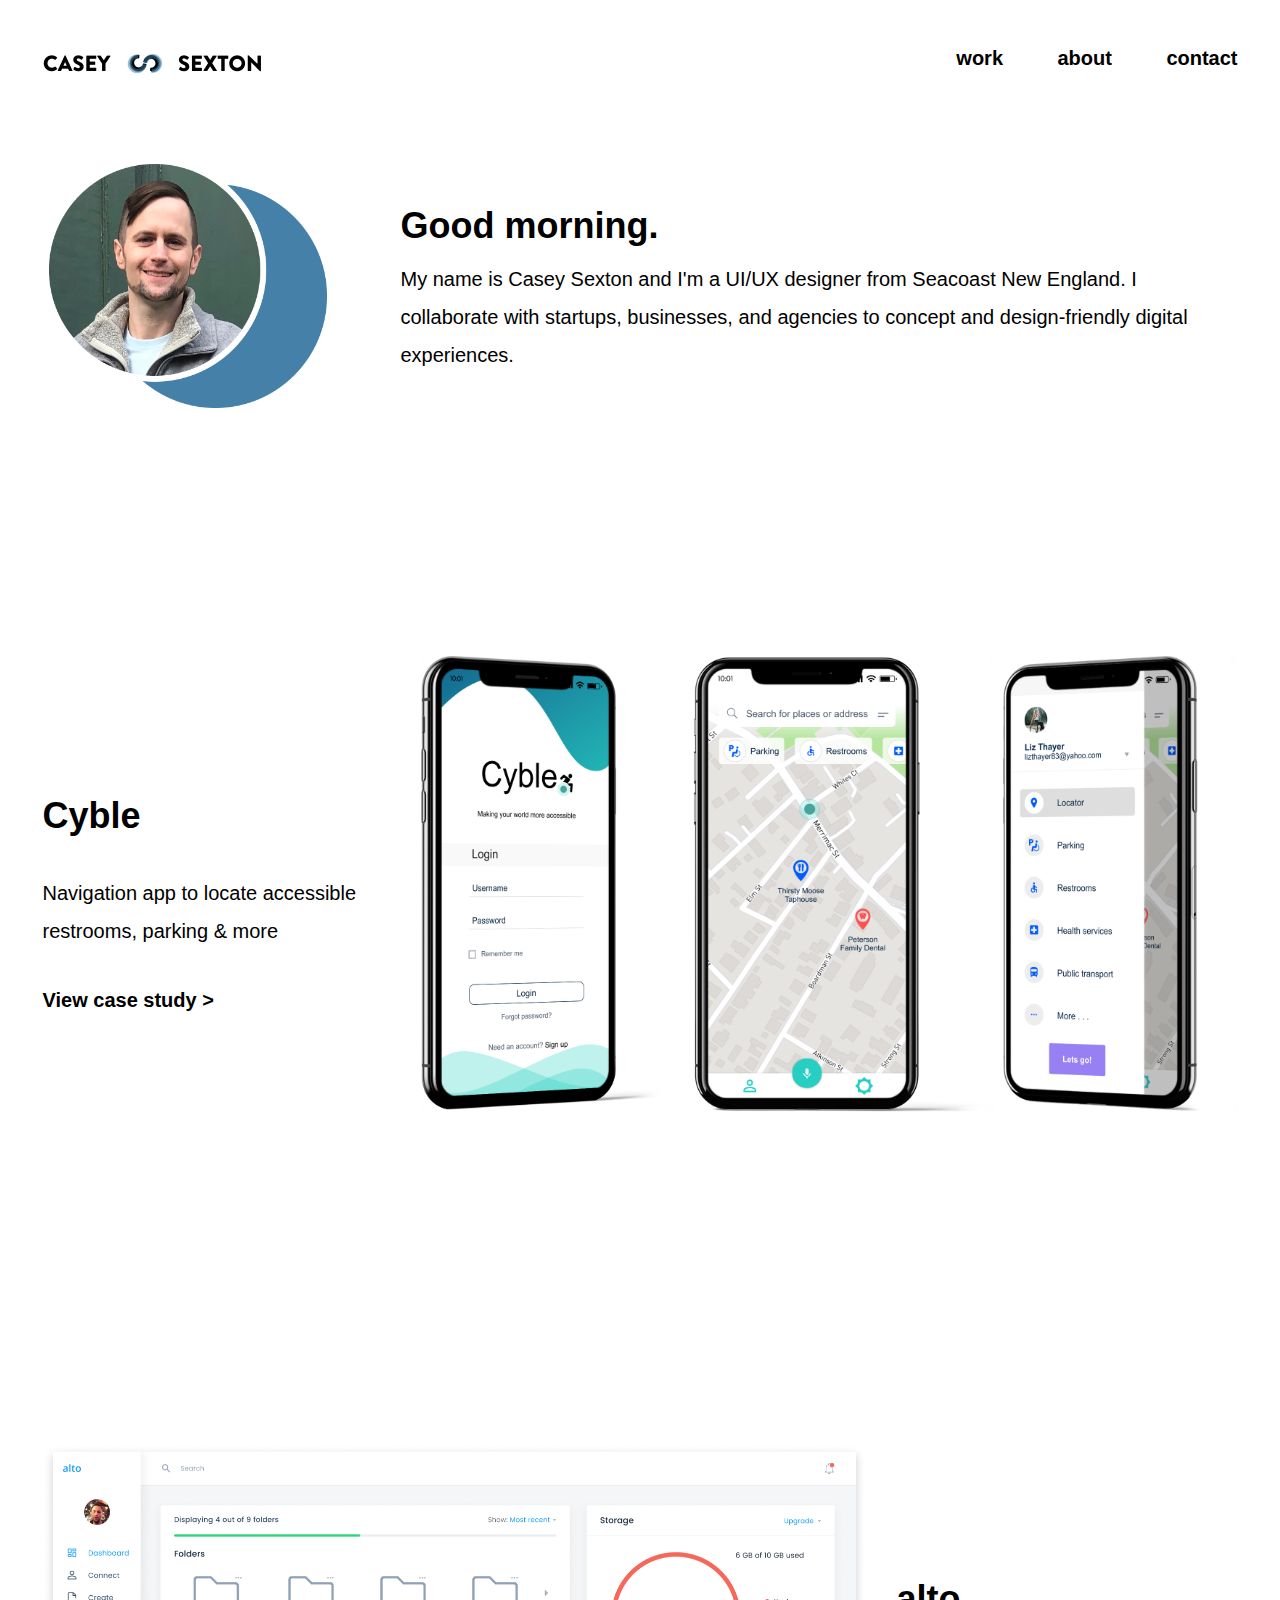
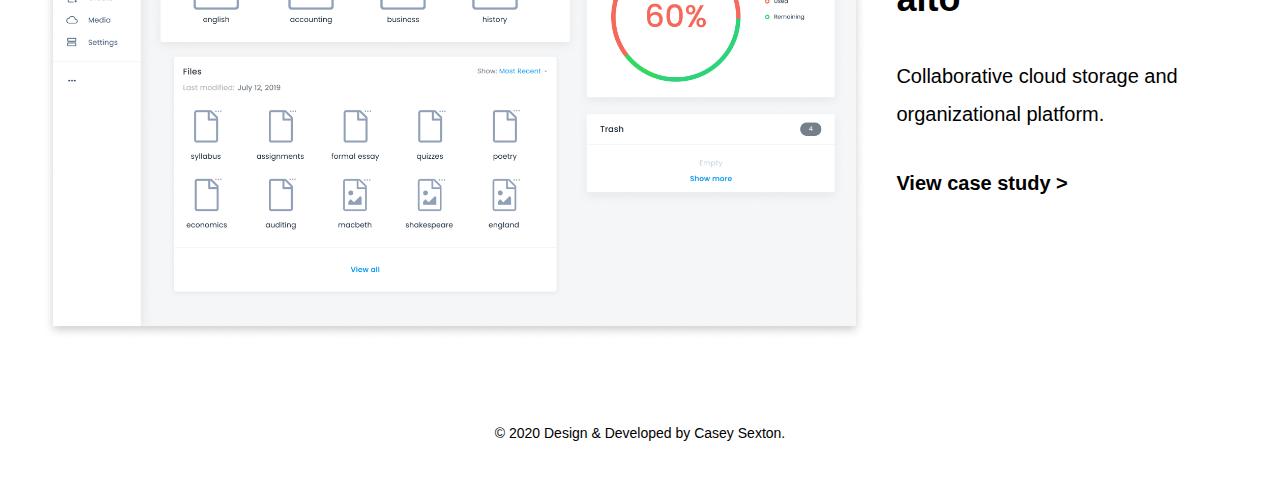
==== commit c8764190: "added Cyble case study" ====
--- a/index.html
+++ b/index.html
@@ -86,28 +86,28 @@
 
                 <h1>Cyble</h1>
                 <p class="land">Navigation app to locate accessible restrooms, parking & more</p>
-          <a href="#" class="underline">View case study ></a>
+          <a href="cyble.html" class="underline">View case study ></a>
             </div>
             <div class="work-right">
-          <a href="#"><img src="images/cyble-hero.png" alt="project image"></a>
+          <a href="cyble.html"><img src="images/cyble-hero.png" alt="project image"></a>
           </div>
         </div>
 
         <div class="work">
 
         <div class="work-left hidden-xs">
-          <a href="project.html"><img src="images/alto-hero.png" alt="project image"></a>
+          <a href="alto.html"><img src="images/alto-hero.png" alt="project image"></a>
           </div>
 
              <div class="worklayout">
 
                 <h1>alto</h1>
                 <p class="land">Collaborative cloud storage and organizational platform.</p>
-          <a href="project.html" class="underline">View case study ></a>
+          <a href="alto.html" class="underline">View case study ></a>
             </div>
 
             <div class="work-right visible-xs">
-          <a href="project.html"><img src="images/alto-hero.png" alt="project image"></a>
+          <a href="alto.html"><img src="images/alto-hero.png" alt="project image"></a>
           </div>
 
         </div>
@@ -150,6 +150,5 @@
 
 <script src="js/simplemenu.js"> </script>
 
-
 </body>
 </html>
--- a/css/style.css
+++ b/css/style.css
@@ -15,7 +15,7 @@
 
 
 a {
-	font-size: 1.5rem;
+	font-size: 1.25rem;
   font-weight: 800;
 }
 
@@ -56,9 +56,10 @@
 }
 
 .case-ulist-style li {
-line-height: 28px;
+line-height: 190%;
 font-weight: 300;
 }
+
 
 .work a {
 	color: #000000;
@@ -72,8 +73,8 @@
 }
 
 .case-ulist-style {
-	font-size: 1.5rem;
-	line-height: 28px;
+	font-size: 1.25rem;
+	line-height: 190%;
 	font-weight: normal;
 	list-style-type: circle;
 }
@@ -85,7 +86,6 @@
 	display: inline-block;
 	width: 45%;
 }
-
 
 #content {
 	width: 100%;
@@ -216,6 +216,11 @@
 	border-bottom: 2px solid #215D85;
 }
 
+a.project:link {font-family: 'Roboto', sans-serif; font-size: 1em; font-weight: normal; }
+a.project:hover {border-bottom: 2px solid #215D85; }
+a.project:active {color: #A2A2A2; }
+a.project:visited {color: #A2A2A2; }
+
 .about .separate {
 	text-align: center;
 }
@@ -241,14 +246,14 @@
 }
 
 h1 {
-	font-size: 44px;
+	font-size: 2.25rem;
 	font-weight: 800;
 /*-webkit-margin-before: 0;
 	-webkit-margin-after: 0;*/
 }
 
 h2 {
-	font-size: 26px;
+	font-size: 2rem;
 	font-weight: 800;
 	padding-top: 15px;
 	padding-bottom: 15px;
@@ -257,7 +262,7 @@
 }
 
 h3 {
-	font-size: 1.5rem;
+	font-size: 1.75rem;
 	font-weight: 800;
 	padding-top: 15px;
 	padding-bottom: 15px;
@@ -277,8 +282,8 @@
 }
 
 p {
-	font-size: 1.5rem;
-	line-height: 28px;
+	font-size: 1.25rem;
+	line-height: 190%;
 	font-weight: normal;
 /*	-webkit-margin-before: 0;
 	-webkit-margin-after: 0;*/
@@ -300,15 +305,16 @@
 	-webkit-margin-after: 0;*/
 }
 
+
 p.hero {
-	font-size: 1.5rem;
-	line-height: 28px;
+	font-size: 1.25rem;
+	line-height: 190%;
 	font-weight: 300;
 }
 
 p.land {
-	font-size: 1.5rem;
-	line-height: 28px;
+	font-size: 1.25rem;
+	line-height: 190%;
 	font-weight: 300;
 	display: block;
 	padding-top: 40px;
@@ -316,8 +322,8 @@
 }
 
 p.contact {
-	font-size: 1.5rem;
-	line-height: 28px;
+	font-size: 1.25rem;
+	line-height: 190%;
 	font-weight: 300;
 	display: block;
 	padding-top: 40px;
@@ -325,8 +331,8 @@
 }
 
 p.light {
-	font-size: 1.5rem !important;
-	line-height: 28px !important;
+	font-size: 1.25rem !important;
+	line-height: 190% !important;
 	font-weight: 300;
 	display: block;
 	padding-top: 20px;
@@ -334,15 +340,15 @@
 }
 
 p.italic {
-	font-size: 1.5rem;
-	line-height: 28px;
+	font-size: 1.25rem;
+	line-height: 190%;
 	font-weight: 300;
 	font-style: italic;
 }
 
 p.about {
-	font-size: 1.5rem;
-	line-height: 28px;
+	font-size: 1.25rem;
+	line-height: 190%;
 	font-weight: 300;
 	display: block;
 	padding-bottom: 20px;
@@ -448,7 +454,7 @@
   margin-top: 0em;
   float: right;
   width: calc(100% - 358px);
-  padding-top: 40px;
+  padding-top: 50px;
 }
 
 .landingL {
@@ -472,7 +478,7 @@
 
 .work a img {
   padding-top: 50px;
-  width:100%;
+  width: 100%;
 	margin-bottom: 2em;vertical-align: middle;
 }
 .work-right {
@@ -570,8 +576,22 @@
 		width: 85%;
 	}
 
+
 	header nav {
 		padding: 1.5em 0;
+	}
+
+	.center {
+		text-align: center;
+	}
+
+	.work-right {
+		padding-top: 1em;
+		padding-bottom: 4em;
+	}
+
+	p.hero {
+		padding-bottom: 2em;
 	}
 
 	nav .left {
@@ -604,8 +624,9 @@
 	}
 
 	.casestudies img {
-		width: 100%;
-	}
+		width: auto;
+	}
+
 
 	.casestudies .image {
 		padding: 3em 1em .75em 1em;
@@ -678,6 +699,10 @@
 		margin: 4em 0;
 	}
 
+div.box {
+	text-align: center;
+}
+
 	.hero .cs1 {
 		background-color: #FFFFFF;
 		padding: 2em 0;
@@ -768,6 +793,10 @@
 		width: 90%;
 	}
 
+	.center {
+		text-align: center;
+	}
+
 	header nav ul {
 		display: inline-block;
 		float: right;
@@ -835,10 +864,6 @@
 
 	.case-description h1 {
 		padding-top: 1em;
-	}
-
-	.case-description p {
-		padding: 1em 0;
 	}
 
 	.navbar-scrolled {
@@ -963,7 +988,6 @@
 /* LAPTOPS & DESKTOPS */
 @media (min-width: 1200px) {
 
-
 	.work {
 		padding-top: 11em;
 }
@@ -978,6 +1002,7 @@
 		display: inline-block;
 		width: 10%
 	}
+
 .container {
 	width: 80%;
 }
@@ -1136,9 +1161,9 @@
 	}
 
 	.case-description h1 {
-		font-size: 2.8em;
+		font-size: 2.25em;
 		margin-top: 0;
-		padding-top: 2em;
+		padding-top: 1.5em;
 		padding-bottom: 1em;
 	}
 
@@ -1229,6 +1254,7 @@
 	.casestudy .row {
 		margin: 0em 0;
 		display: inline-block;
+
 	}
 
 	.casestudy .case-heading {
@@ -1255,16 +1281,21 @@
 	}
 
 	.casestudy img {
-		width: 100%;
+		width: auto;
 /*		margin-bottom:11em;  */
 		padding-top: 100px;
 		padding-bottom: 50px;
+
 	}
 
 	.casestudy .cs-img-cap {
 		float: right;
 		border-top: 1px solid #A2A2A2;
 		width: 15%;
+	}
+
+	.center {
+		text-align: center;
 	}
 
 	.casestudy .cs-caption {
@@ -1283,7 +1314,7 @@
 
 .backToTop {
 text-align: center;
-displau: block;
+display: block;
 padding: 20px;
 }
 
@@ -1312,6 +1343,14 @@
 	}
 }
 
+.casestudy .cs-caption p {
+	color: #A2A2A2;
+	font-family: 'Roboto', sans-serif;
+	font-size: 1em;
+	line-height: 28px;
+	text-align: center;
+	padding-bottom: 35px;
+}
 
 
 /*31-12-2019*/
@@ -1325,15 +1364,38 @@
 @media only screen and (max-width:1024px){
 .navbar ul li {margin: 0 15px;}
 .navbar ul li a {font-size:20px;}
+.backToTop { text-align: center; }
+
 
 }
 @media only screen and (max-width:991px){
 .left{text-align:center;}
 .leftnew{width:100%;margin-bottom:20px;}
-.imgemail{margin:0px auto;}
 .navbar ul li {margin: 0 7px;}
 .navbar ul li a {font-size: 18px;font-weight: 400;}
-
+header nav ul li {padding:0 0 0 30px;}
+header nav ul > li > a{font-size:22px;}
+.landingL {float: none;width: 100%;text-align: center;padding-top: 1em;}
+.landingR {float: none;width: 100%;text-align: center;padding-top: 3em;}
+.landingL img {max-height: 250px;}
+.worklayout{float:none;text-align:center;}
+.worklayout h1{font-size:28px;}
+.worklayout p.land{font-size:16px;line-height:24px;padding:10px 0;}
+.worklayout .underline{font-size:17px;}
+.work a img {padding-top: 120px;margin-bottom: 10px;}
+.aboutL {padding-right: 25px;}
+.aboutL img {max-height: 100%;padding-right: 0;max-width: 350px;width: 100%; margin-bottom: 3em;}
+.aboutR {margin-top: 20px;text-align: center;}
+.aboutR p.about{font-size:18px;line-height:24px;padding-bottom:10px;}
+.aboutR p{font-size:18px;padding-bottom:10px;}
+.wrapper {padding-left: 20px; padding-right: 20px;}
+.imgemail {max-width: 200px;max-height: 200px;}
+.contactainer p.contact{padding:20px 0;}
+.contactainer {float: none; text-align:center;}
+.navbar .no-mobile {display: none;}
+#contact {margin-left: 80px;}
+#contact input, #contact textarea{width:100%;}
+#contact button[type="submit"] {float:none;margin:0px auto;}
 #socialContact{margin:30px 0; text-align:center; display:block;}
 #socialContact li{margin-right:15px;}
 #socialContact li:last-child{margin:0;}
@@ -1368,6 +1430,7 @@
 .case-description.right.four-column p.light{font-size:18px;line-height:24px;padding:10px 0;}
 .case-description p {line-height:24px;padding:5px 0;font-size:18px;}
 .casestudy .row {margin:1em 0;}
+.casestudy .center {max-width:100%; height: auto;}
 .hero .cs1 {padding:1em 0;}
 .casestudy h3 {margin-bottom:0;margin-top:0;font-size:22px;padding:5px 0;}
 .case-body p.light{line-height:24px;padding:5px 0;font-size:18px;}
@@ -1377,6 +1440,9 @@
 .cs-img p{line-height:24px;font-size:18px;margin-bottom:5px;}
 .case-image p.italic{line-height:24px;font-size:18px;}
 .case-image h4{padding:15px 0 10px;font-size:22px;}
+.backToTop { text-align: center; }
+#contact {margin-left: 0px;}
+
 
 /* new */
 .hidden-xs{display:none;}
@@ -1386,6 +1452,7 @@
 
 
 }
+
 
 @media only screen and (max-width:580px){
 nav .right{display:none;}
@@ -1408,7 +1475,9 @@
 .contactainer p.contact{font-size:16px;line-height:22px;padding:15px 0;}
 .casestudy h3 {font-size:20px;}
 .casestudy h2 {font-size: 20px;line-height: 24px;}
-.cs-caption.two-column p{font-size:18px;line-height:24px;}
+.cs-caption.two-column p{font-size:16px;line-height:24px;}
 .casestudy p {font-size:22px;margin-bottom:10px;}
-}
-}
+.backToTop { text-align: center;}
+footer { margin: 0;}
+}
+}
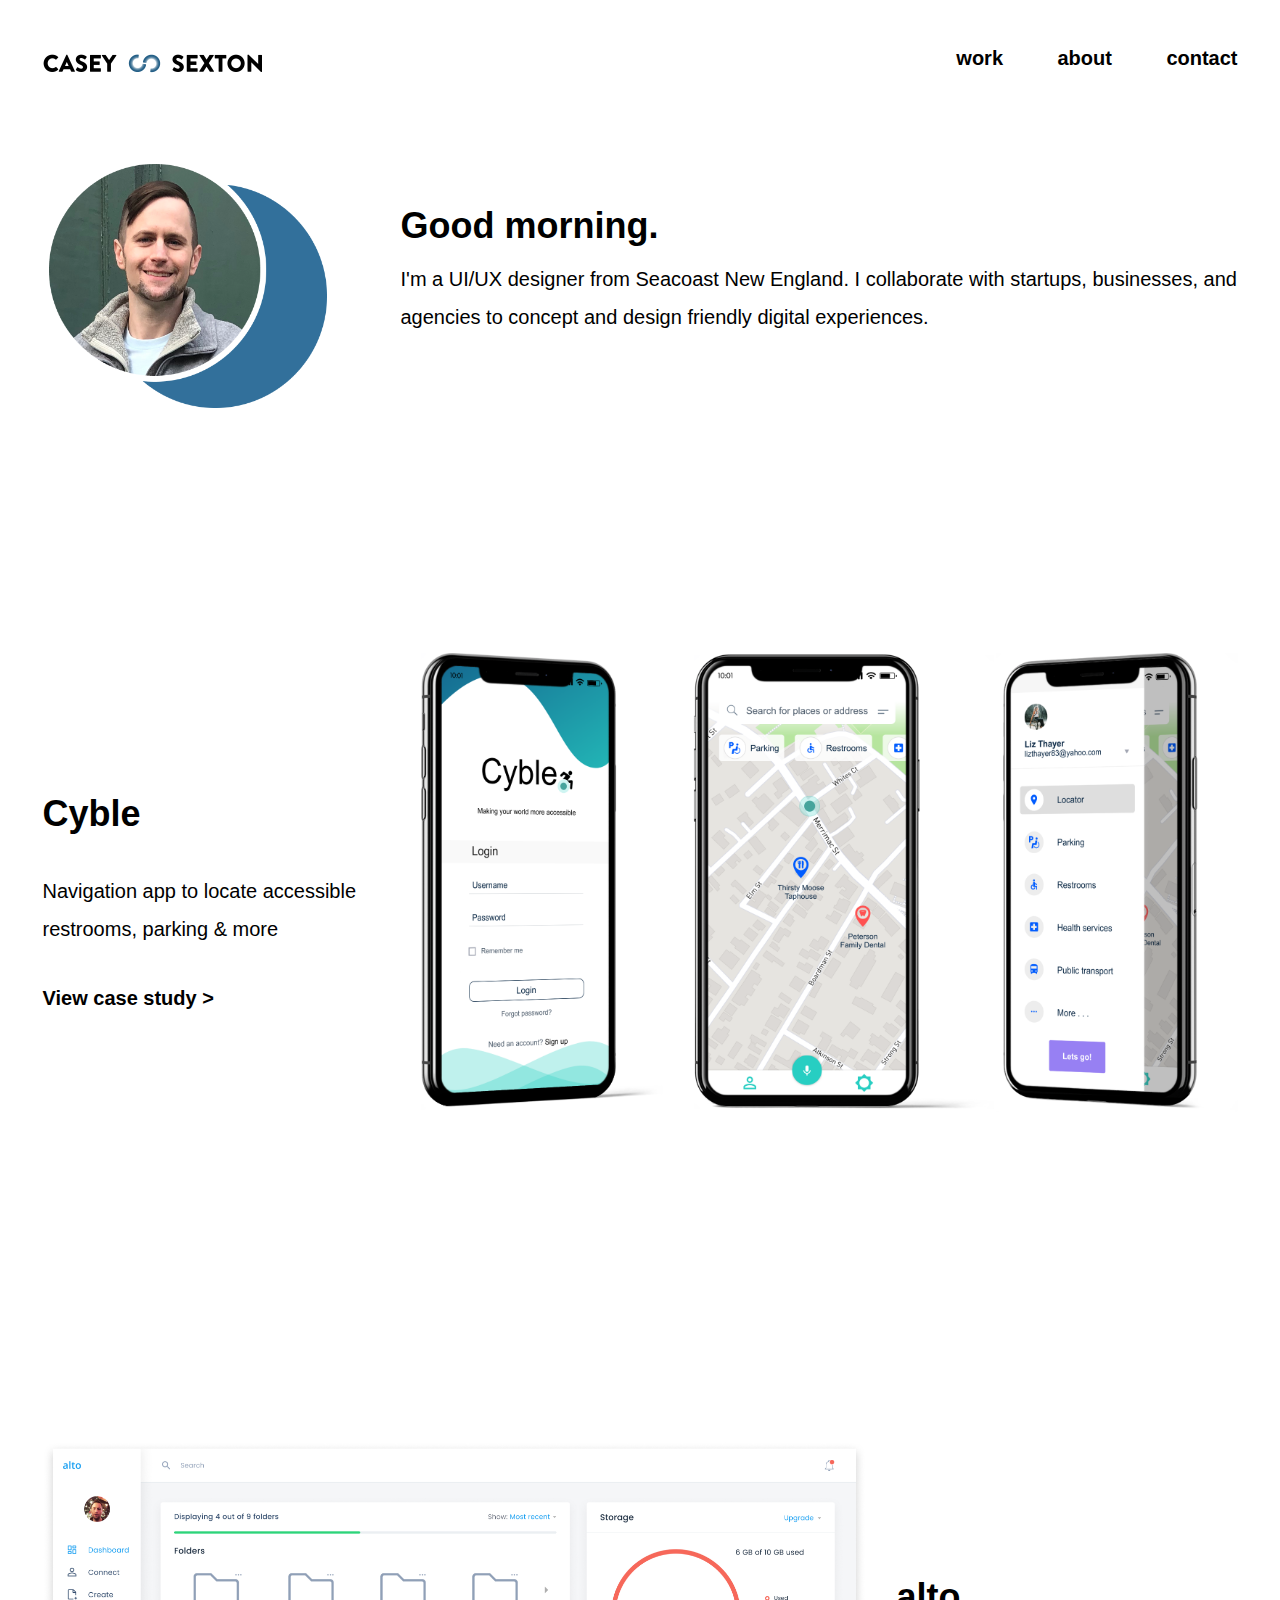
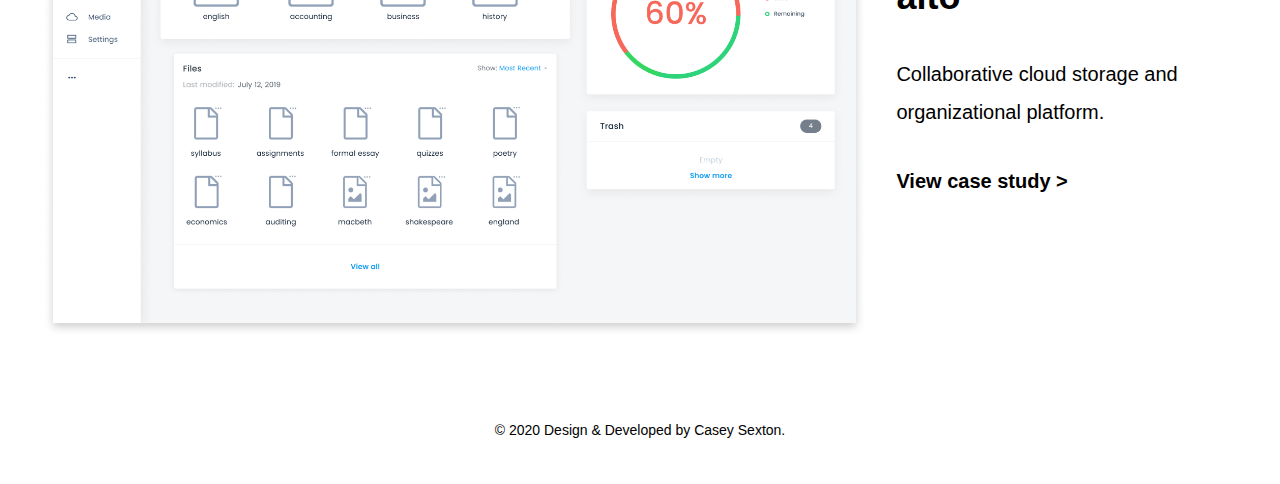
==== commit 82935448: "updates to website" ====
--- a/index.html
+++ b/index.html
@@ -55,7 +55,7 @@
 
          </div>
          <div class="left">
-           <a href="index.html" class="logo-CS"><img src="images/logo-CS.png" alt="logo"></a>
+           <a href="index.html" class="logo-CS"><img src="images/logo-CS-name.png" alt="logo"></a>
          </div>
          <div class="right">
            <ul>
@@ -77,7 +77,7 @@
     </div>
     <div class="landingR">
       <h1 class="no-hover" id="greet">Welcome</h1><br>
-        <p class="hero">My name is Casey Sexton and I'm a UI/UX designer from Seacoast New England. I collaborate with startups, businesses, and agencies to concept and design-friendly digital experiences.</p>
+        <p class="hero">I'm a UI/UX designer from Seacoast New England. I collaborate with startups, businesses, and agencies to concept and design friendly digital experiences.</p>
     </div>
 <!--</div>-->
 </div>
--- a/css/style.css
+++ b/css/style.css
@@ -355,8 +355,34 @@
 }
 
 ::selection {
-    color: #000000;
+    color: #FFFFFF;
     background: #215D85;
+}
+
+.tooltip {
+  position: relative;
+  display: inline-block;
+}
+
+
+.tooltip .tooltiptext {
+  visibility: hidden;
+  width: 120px;
+  background-color: #215D85;
+  color: #fff;
+  text-align: center;
+  border-radius: 10px;
+  padding: 5px 0;
+
+  /* Position the tooltip */
+  position: absolute;
+  z-index: 1;
+	left: 100px;
+	top: 350px;
+}
+
+.tooltip:hover .tooltiptext {
+  visibility: visible;
 }
 
 .casestudy p {
@@ -1393,6 +1419,7 @@
 .contactainer p.contact{padding:20px 0;}
 .contactainer {float: none; text-align:center;}
 .navbar .no-mobile {display: none;}
+.tooltiptext { display: none;}
 #contact {margin-left: 80px;}
 #contact input, #contact textarea{width:100%;}
 #contact button[type="submit"] {float:none;margin:0px auto;}
@@ -1436,9 +1463,10 @@
 .case-body p.light{line-height:24px;padding:5px 0;font-size:18px;}
 .casestudy a{font-size:18px;}
 .casestudy h2{font-size:24px;padding-bottom:0;}
-.case-ulist-style li{line-height:26px;font-size:18px;}
+/*.case-ulist-style li{line-height:26px;font-size:18px;}*/
+
 .cs-img p{line-height:24px;font-size:18px;margin-bottom:5px;}
-.case-image p.italic{line-height:24px;font-size:18px;}
+/*.case-image p.italic{line-height:24px;font-size:18px;}*/
 .case-image h4{padding:15px 0 10px;font-size:22px;}
 .backToTop { text-align: center; }
 #contact {margin-left: 0px;}
@@ -1465,11 +1493,12 @@
 #contact button[type="submit"] {float:none;margin:0px auto;}
 .contactainer p.contact{font-size:16px;line-height:22px;padding:10px 0 20px;}
 .imgemail {max-width: 200px;max-height: 200px;}
-.case-image p.italic{line-height:22px;font-size:16px;}
-.case-ulist-style li{line-height:24px;font-size:16px;}
+/*.case-image p.italic{line-height:22px;font-size:16px;}*/
+/*.case-ulist-style li{line-height:24px;font-size:18px;}*/
+.case-ulist-style li { padding-bottom: 20px;}
 .cs-img p{line-height:22px;font-size:16px;}
 .casestudy a{font-size:16px;}
-.case-body p.light{line-height:22px;font-size:16px;}
+.case-body p.light{line-height:22px;font-size:16px; padding-bottom: 20px;}
 .case-description p {line-height:22px;font-size:16px;}
 .case-description.right.four-column p.light{font-size:16px;line-height:22px;}
 .contactainer p.contact{font-size:16px;line-height:22px;padding:15px 0;}
